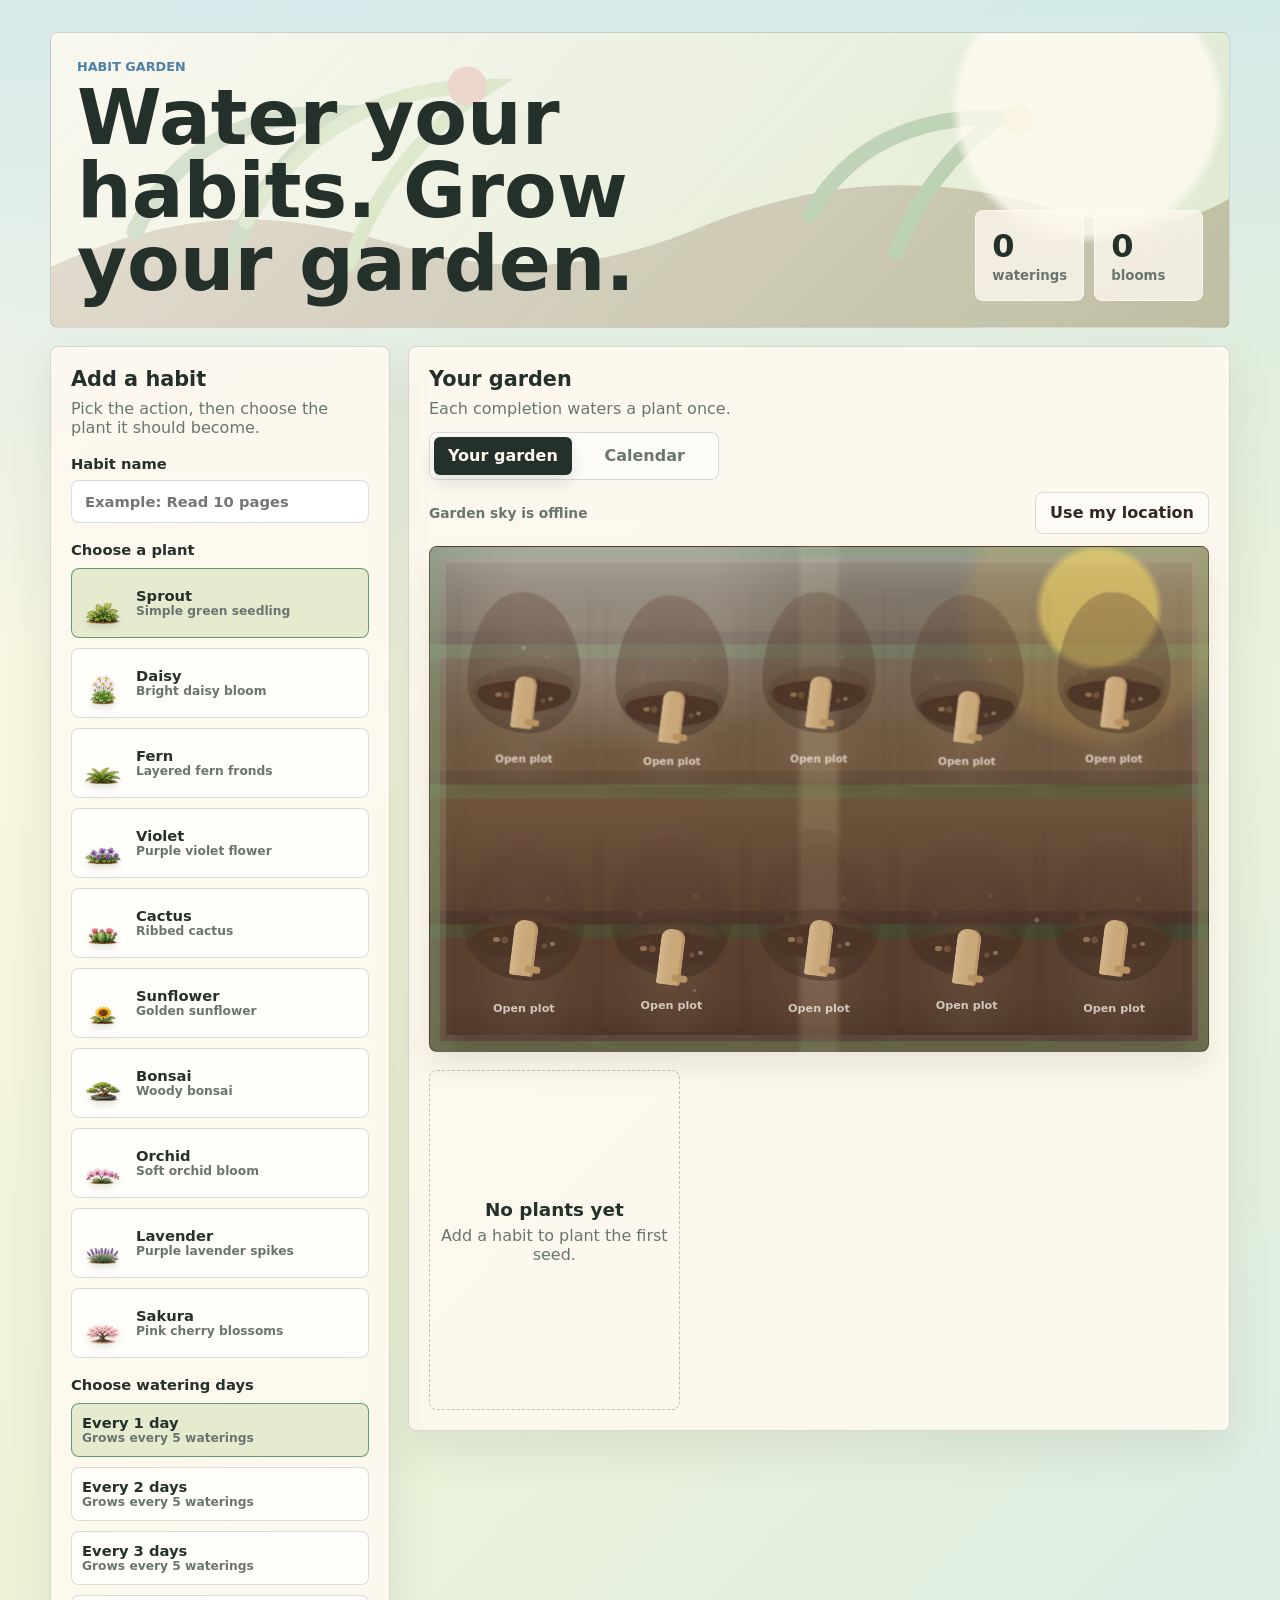
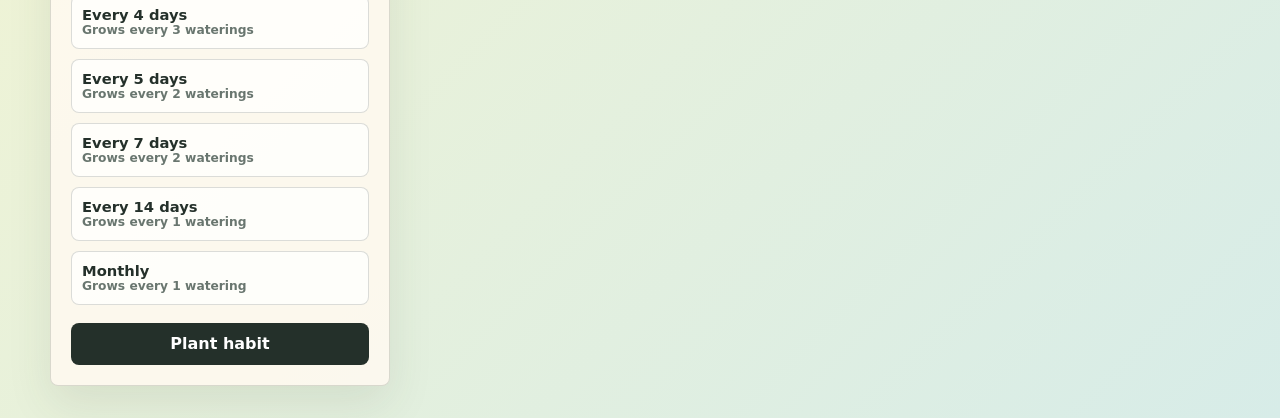
==== index.html @ a94d6b03 "Use agenda calendar on mobile" ====
<!doctype html>
<html lang="en">
  <head>
    <meta charset="UTF-8" />
    <meta name="viewport" content="width=device-width, initial-scale=1.0" />
    <title>Habit Garden</title>
    <link rel="stylesheet" href="styles.css?v=0.1.3" />
  </head>
  <body>
    <main class="app-shell">
      <section class="topbar" aria-label="Garden overview">
        <div>
          <p class="eyebrow">Habit Garden</p>
          <h1>Water your habits. Grow your garden.</h1>
        </div>
        <div class="stats" aria-label="Garden statistics">
          <div>
            <span id="totalWatered">0</span>
            <small>waterings</small>
          </div>
          <div>
            <span id="plantsBloomed">0</span>
            <small>blooms</small>
          </div>
        </div>
      </section>

      <section class="workspace">
        <form class="habit-form" id="habitForm">
          <div class="form-header">
            <h2>Add a habit</h2>
            <p>Pick the action, then choose the plant it should become.</p>
          </div>

          <label>
            Habit name
            <input
              id="habitName"
              name="habitName"
              type="text"
              autocomplete="off"
              maxlength="42"
              placeholder="Example: Read 10 pages"
              required
            />
          </label>

          <fieldset>
            <legend>Choose a plant</legend>
            <div class="plant-picker" id="plantPicker"></div>
          </fieldset>

          <fieldset>
            <legend>Choose watering days</legend>
            <div class="schedule-picker" id="schedulePicker"></div>
          </fieldset>

          <button class="primary-action" type="submit">Plant habit</button>
        </form>

        <section class="garden-panel" aria-label="Your garden">
          <div class="panel-heading">
            <div>
              <h2>Your garden</h2>
              <p id="gardenSubtitle">Each completion waters a plant once.</p>
            </div>
          </div>

          <div class="garden-tabs" role="tablist" aria-label="Garden views">
            <button class="garden-tab is-active" id="gardenTab" type="button" role="tab" aria-selected="true" aria-controls="gardenView" data-view="garden">
              Your garden
            </button>
            <button class="garden-tab" id="calendarTab" type="button" role="tab" aria-selected="false" aria-controls="calendarView" data-view="calendar">
              Calendar
            </button>
          </div>

          <div class="tab-view is-active" id="gardenView" role="tabpanel" aria-labelledby="gardenTab">
            <div class="weather-actions">
              <span id="weatherStatus" aria-live="polite">Garden sky is syncing...</span>
              <button class="ghost-action" id="useLocation" type="button">Use my location</button>
            </div>
            <div class="garden-bed" id="gardenBed" aria-label="Garden bed with 10 plant plots"></div>
            <div class="garden-grid" id="gardenGrid" aria-label="Habit details"></div>
          </div>

          <div class="tab-view" id="calendarView" role="tabpanel" aria-labelledby="calendarTab" hidden>
            <div class="calendar-toolbar">
              <button class="ghost-action calendar-nav" id="previousMonth" type="button" aria-label="Previous month">&lsaquo;</button>
              <label>
                Month
                <select id="calendarMonth"></select>
              </label>
              <label>
                Year
                <select id="calendarYear"></select>
              </label>
              <button class="ghost-action calendar-nav" id="nextMonth" type="button" aria-label="Next month">&rsaquo;</button>
            </div>
            <div class="calendar-summary" id="calendarSummary"></div>
            <div class="calendar-weekdays" aria-hidden="true">
              <span>Sun</span>
              <span>Mon</span>
              <span>Tue</span>
              <span>Wed</span>
              <span>Thu</span>
              <span>Fri</span>
              <span>Sat</span>
            </div>
            <div class="calendar-grid" id="calendarGrid" aria-label="Habit calendar"></div>
            <div class="calendar-agenda" id="calendarAgenda" aria-label="Habit calendar events"></div>
          </div>
        </section>
      </section>
    </main>

    <template id="habitCardTemplate">
      <article class="habit-card">
        <div class="plant-scene" aria-hidden="true"></div>
        <div class="habit-info">
          <div>
            <h3></h3>
            <p class="plant-name"></p>
            <p class="last-watered"></p>
          </div>
          <div class="card-actions">
            <button class="water-button" type="button">Water</button>
            <button class="reset-plant-button" type="button">Reset</button>
            <button class="remove-plant-button" type="button">Remove</button>
          </div>
        </div>
        <div class="progress-wrap">
          <div class="progress-copy"></div>
          <div class="progress-track">
            <span></span>
          </div>
        </div>
      </article>
    </template>

    <script src="app.js?v=0.1.3"></script>
  </body>
</html>
---- styles.css ----
:root {
  --soil: #5a4032;
  --soil-dark: #332720;
  --leaf: #2f7d4c;
  --leaf-light: #79b66f;
  --moss: #dfe8c7;
  --sky: #cbe7ec;
  --cream: #fffaf0;
  --ink: #24302a;
  --muted: #69766f;
  --rose: #c95c67;
  --gold: #d79735;
  --blue: #4d82a8;
  --border: rgba(36, 48, 42, 0.16);
  color-scheme: light;
  font-family:
    Inter, ui-sans-serif, system-ui, -apple-system, BlinkMacSystemFont, "Segoe UI",
    sans-serif;
}

* {
  box-sizing: border-box;
}

body {
  margin: 0;
  min-height: 100vh;
  background:
    linear-gradient(180deg, rgba(203, 231, 236, 0.78), transparent 34%),
    linear-gradient(135deg, #fff8e7 0%, #eef3d6 48%, #d7ece8 100%);
  color: var(--ink);
}

body[data-weather="rainy"] {
  background:
    linear-gradient(180deg, rgba(142, 178, 191, 0.72), transparent 38%),
    linear-gradient(135deg, #f3f4df 0%, #dce8d6 48%, #c7dde2 100%);
}

body[data-weather="cloudy"] {
  background:
    linear-gradient(180deg, rgba(198, 207, 199, 0.72), transparent 40%),
    linear-gradient(135deg, #fff8e7 0%, #e8ead4 48%, #d7e7e0 100%);
}

body[data-weather="stormy"] {
  background:
    linear-gradient(180deg, rgba(114, 129, 128, 0.7), transparent 42%),
    linear-gradient(135deg, #e9ead7 0%, #cfd9c9 48%, #bbcfd3 100%);
}

body[data-weather="snowy"] {
  background:
    linear-gradient(180deg, rgba(231, 239, 241, 0.92), transparent 38%),
    linear-gradient(135deg, #fffdf5 0%, #edf2e6 50%, #dfeef0 100%);
}

button,
input {
  font: inherit;
}

button {
  cursor: pointer;
}

.app-shell {
  width: min(1180px, calc(100% - 32px));
  margin: 0 auto;
  padding: 32px 0;
}

.topbar {
  display: flex;
  align-items: end;
  justify-content: space-between;
  gap: 24px;
  min-height: 190px;
  padding: 26px;
  border: 1px solid var(--border);
  border-radius: 8px;
  background:
    radial-gradient(circle at 88% 25%, rgba(255, 250, 240, 0.82) 0 12%, transparent 13%),
    linear-gradient(135deg, rgba(255, 250, 240, 0.84), rgba(223, 232, 199, 0.72)),
    url("data:image/svg+xml,%3Csvg width='900' height='260' viewBox='0 0 900 260' xmlns='http://www.w3.org/2000/svg'%3E%3Cpath d='M0 214c95-43 168-45 256-19 82 25 151 25 235-9 94-39 178-44 267-18 65 19 104 17 142-6v98H0z' fill='%235a4032' fill-opacity='.9'/%3E%3Cpath d='M64 187c31-62 84-92 159-90-45 32-74 72-89 119' stroke='%232f7d4c' stroke-width='13' stroke-linecap='round' fill='none'/%3E%3Cpath d='M149 180c43-70 105-105 186-104-52 34-87 79-107 136' stroke='%2379b66f' stroke-width='11' stroke-linecap='round' fill='none'/%3E%3Cpath d='M580 174c28-50 76-75 145-74-38 27-64 62-79 103' stroke='%232f7d4c' stroke-width='12' stroke-linecap='round' fill='none'/%3E%3Ccircle cx='318' cy='76' r='15' fill='%23c95c67'/%3E%3Ccircle cx='739' cy='102' r='12' fill='%23d79735'/%3E%3C/svg%3E")
      center bottom / cover no-repeat;
  overflow: hidden;
}

.eyebrow {
  margin: 0 0 8px;
  color: var(--blue);
  font-size: 0.8rem;
  font-weight: 800;
  letter-spacing: 0;
  text-transform: uppercase;
}

h1,
h2,
h3,
p {
  margin-top: 0;
}

h1 {
  max-width: 620px;
  margin-bottom: 0;
  font-size: clamp(2.2rem, 6vw, 5rem);
  line-height: 0.95;
  letter-spacing: 0;
}

h2 {
  margin-bottom: 8px;
  font-size: 1.3rem;
}

.stats {
  display: grid;
  grid-template-columns: repeat(2, minmax(92px, 1fr));
  gap: 10px;
  min-width: 220px;
}

.stats div {
  padding: 16px;
  border: 1px solid rgba(255, 255, 255, 0.58);
  border-radius: 8px;
  background: rgba(255, 250, 240, 0.76);
  backdrop-filter: blur(10px);
}

.stats span {
  display: block;
  font-size: 2rem;
  font-weight: 850;
}

.stats small {
  color: var(--muted);
  font-weight: 700;
}

.workspace {
  display: grid;
  grid-template-columns: 340px 1fr;
  gap: 18px;
  margin-top: 18px;
  align-items: start;
}

.habit-form,
.garden-panel {
  border: 1px solid var(--border);
  border-radius: 8px;
  background: rgba(255, 250, 240, 0.86);
  box-shadow: 0 18px 45px rgba(55, 68, 52, 0.1);
}

.habit-form {
  display: grid;
  gap: 18px;
  padding: 20px;
  position: sticky;
  top: 18px;
}

.form-header p,
.panel-heading p {
  margin-bottom: 0;
  color: var(--muted);
}

label,
fieldset {
  display: grid;
  gap: 8px;
  margin: 0;
  padding: 0;
  border: 0;
  color: var(--ink);
  font-size: 0.92rem;
  font-weight: 750;
}

legend {
  margin-bottom: 10px;
  padding: 0;
}

input {
  width: 100%;
  border: 1px solid var(--border);
  border-radius: 8px;
  padding: 12px 13px;
  background: white;
  color: var(--ink);
  outline: none;
}

input:focus-visible,
button:focus-visible,
.plant-option:has(input:focus-visible),
.schedule-option:has(input:focus-visible) {
  outline: 3px solid rgba(77, 130, 168, 0.35);
  outline-offset: 2px;
}

.plant-picker,
.schedule-picker {
  display: grid;
  gap: 10px;
}

.plant-option,
.schedule-option {
  display: grid;
  grid-template-columns: 42px 1fr;
  gap: 12px;
  align-items: center;
  min-height: 68px;
  padding: 10px;
  border: 1px solid var(--border);
  border-radius: 8px;
  background: rgba(255, 255, 255, 0.72);
  cursor: pointer;
}

.schedule-option {
  grid-template-columns: 1fr;
  min-height: 54px;
}

.plant-option input,
.schedule-option input {
  position: absolute;
  width: 1px;
  height: 1px;
  opacity: 0;
  pointer-events: none;
}

.plant-option:has(input:checked),
.schedule-option:has(input:checked) {
  border-color: rgba(47, 125, 76, 0.72);
  background: rgba(223, 232, 199, 0.76);
}

.mini-plant {
  position: relative;
  display: grid;
  place-items: end center;
  width: 42px;
  height: 48px;
  overflow: hidden;
}

.mini-stem {
  position: absolute;
  bottom: 5px;
  left: 18px;
  width: 6px;
  height: 34px;
  border-radius: 999px;
  background:
    linear-gradient(90deg, rgba(31, 87, 48, 0.9), var(--mini-color)),
    var(--mini-color);
}

.mini-leaf {
  position: absolute;
  bottom: 15px;
  width: 20px;
  height: 12px;
  border-radius: 100% 0 100% 0;
  background:
    linear-gradient(135deg, rgba(255, 255, 255, 0.28), transparent 42%),
    var(--mini-color);
}

.mini-leaf.left {
  left: 4px;
  transform: rotate(-32deg);
}

.mini-leaf.right {
  right: 3px;
  bottom: 24px;
  transform: scaleX(-1) rotate(-32deg);
}

.mini-bloom {
  position: absolute;
  left: 21px;
  top: 6px;
  width: 12px;
  height: 12px;
  border-radius: 50%;
  background: var(--mini-flower);
  transform: translateX(-50%);
  box-shadow:
    -5px 0 0 var(--mini-flower),
    5px 0 0 var(--mini-flower),
    0 -5px 0 var(--mini-flower),
    0 5px 0 var(--mini-flower);
}

.mini-plant.fern .mini-bloom,
.mini-plant.sprout .mini-bloom,
.mini-plant.bonsai .mini-bloom {
  display: none;
}

.mini-plant-art {
  width: 42px;
  height: 48px;
  object-fit: contain;
  object-position: center bottom;
  filter: drop-shadow(0 4px 3px rgba(55, 68, 52, 0.14));
}

.mini-plant.cactus .mini-stem {
  left: 13px;
  width: 16px;
  border-radius: 999px 999px 6px 6px;
  background:
    repeating-linear-gradient(
      90deg,
      rgba(255, 255, 255, 0.2) 0 1px,
      transparent 1px 5px
    ),
    var(--mini-color);
}

.mini-plant.sunflower .mini-bloom,
.mini-plant.orchid .mini-bloom {
  width: 14px;
  height: 14px;
}

.mini-plant.sunflower .mini-bloom {
  box-shadow:
    -6px 0 0 var(--mini-flower),
    6px 0 0 var(--mini-flower),
    0 -6px 0 var(--mini-flower),
    0 6px 0 var(--mini-flower),
    -4px -4px 0 var(--mini-flower),
    4px -4px 0 var(--mini-flower);
}

.mini-plant.fern .mini-leaf {
  height: 7px;
  border-radius: 999px;
}

.mini-plant.bonsai .mini-stem {
  left: 15px;
  width: 12px;
  background: linear-gradient(90deg, #79533b, var(--mini-color));
}

.mini-plant.orchid .mini-bloom {
  box-shadow:
    -4px 2px 0 var(--mini-flower),
    4px 2px 0 var(--mini-flower),
    0 -5px 0 var(--mini-flower);
}

.plant-option strong,
.plant-option small,
.schedule-option strong,
.schedule-option small {
  display: block;
}

.plant-option small,
.schedule-option small {
  color: var(--muted);
  font-weight: 650;
}

.primary-action,
.ghost-action,
.water-button,
.reset-plant-button,
.remove-plant-button {
  min-height: 42px;
  border: 0;
  border-radius: 8px;
  font-weight: 850;
}

.primary-action {
  background: var(--ink);
  color: white;
}

.primary-action:disabled {
  cursor: not-allowed;
  background: rgba(36, 48, 42, 0.36);
}

.water-button:disabled,
.plot-water:disabled {
  cursor: not-allowed;
  background: rgba(210, 218, 205, 0.82);
  color: rgba(36, 48, 42, 0.58);
}

.ghost-action {
  padding: 0 14px;
  border: 1px solid var(--border);
  background: rgba(255, 255, 255, 0.58);
  color: var(--soil-dark);
}

.garden-panel {
  min-height: 540px;
  padding: 20px;
}

.panel-heading {
  display: flex;
  align-items: start;
  justify-content: space-between;
  gap: 16px;
  margin-bottom: 14px;
}

.garden-tabs {
  display: inline-grid;
  grid-template-columns: repeat(2, minmax(0, 1fr));
  gap: 4px;
  margin-bottom: 16px;
  padding: 4px;
  border: 1px solid var(--border);
  border-radius: 8px;
  background: rgba(255, 255, 255, 0.5);
}

.garden-tab {
  min-height: 38px;
  padding: 0 14px;
  border: 0;
  border-radius: 6px;
  background: transparent;
  color: var(--muted);
  font-weight: 900;
}

.garden-tab.is-active {
  background: var(--ink);
  color: var(--cream);
  box-shadow: 0 8px 16px rgba(36, 48, 42, 0.12);
}

.tab-view[hidden] {
  display: none;
}

.weather-actions {
  display: flex;
  align-items: center;
  justify-content: space-between;
  gap: 12px;
  margin: -4px 0 12px;
}

.weather-actions span {
  color: var(--muted);
  font-size: 0.86rem;
  font-weight: 800;
}

.garden-bed {
  position: relative;
  display: grid;
  grid-template-columns: repeat(5, minmax(112px, 1fr));
  gap: 14px 12px;
  min-height: 470px;
  margin-bottom: 18px;
  padding: 30px 26px 26px;
  border: 1px solid rgba(62, 47, 38, 0.2);
  border-radius: 8px;
  background:
    var(--garden-weather-wash, linear-gradient(180deg, transparent, transparent)),
    radial-gradient(circle at 12% 20%, rgba(255, 250, 240, 0.34) 0 2px, transparent 3px),
    radial-gradient(circle at 78% 74%, rgba(255, 250, 240, 0.22) 0 2px, transparent 3px),
    radial-gradient(circle at 34% 88%, rgba(255, 250, 240, 0.2) 0 1px, transparent 2px),
    linear-gradient(90deg, transparent 0 47%, rgba(218, 196, 155, 0.2) 48% 52%, transparent 53%),
    repeating-linear-gradient(
      0deg,
      rgba(92, 65, 47, 0.9) 0 112px,
      rgba(65, 98, 57, 0.42) 113px 126px,
      rgba(77, 54, 42, 0.9) 127px 140px
    ),
    linear-gradient(160deg, #7b5a43, #5c3f31 55%, #3c2b24);
  box-shadow:
    inset 0 0 0 10px rgba(112, 151, 91, 0.36),
    inset 0 0 0 16px rgba(255, 250, 240, 0.1),
    inset 0 22px 36px rgba(255, 250, 240, 0.18),
    inset 0 -24px 38px rgba(23, 17, 14, 0.22),
    0 16px 28px rgba(55, 68, 52, 0.1);
  overflow: hidden;
  perspective: 900px;
}

.garden-bed::before,
.garden-bed::after {
  content: "";
  position: absolute;
  inset: 0;
  z-index: 0;
  pointer-events: none;
}

.garden-bed::before {
  z-index: 2;
  opacity: 0.64;
  background:
    radial-gradient(circle at 86% 12%, rgba(255, 229, 110, 0.96) 0 7%, rgba(255, 202, 74, 0.24) 8% 15%, transparent 18%),
    radial-gradient(ellipse at 24% 10%, rgba(255, 250, 240, 0.28) 0 12%, transparent 25%),
    linear-gradient(180deg, rgba(184, 224, 236, 0.32), transparent 38%);
  animation: sun-breathe 5s ease-in-out infinite;
}

.garden-bed::after {
  z-index: 5;
  opacity: 0;
}

body[data-weather="sunny"],
body:not([data-weather]),
body[data-weather="clear"] {
  --garden-weather-wash: linear-gradient(180deg, rgba(214, 241, 236, 0.22), rgba(255, 235, 155, 0.12) 48%, transparent 74%);
}

body[data-weather="cloudy"] {
  --garden-weather-wash: linear-gradient(180deg, rgba(200, 211, 205, 0.38), rgba(168, 180, 173, 0.16) 50%, transparent 78%);
}

body[data-weather="rainy"] {
  --garden-weather-wash: linear-gradient(180deg, rgba(91, 122, 131, 0.42), rgba(73, 89, 86, 0.28) 56%, rgba(51, 71, 63, 0.16));
}

body[data-weather="snowy"] {
  --garden-weather-wash: linear-gradient(180deg, rgba(230, 243, 247, 0.62), rgba(244, 248, 239, 0.2) 58%, transparent 82%);
}

body[data-weather="stormy"] {
  --garden-weather-wash: linear-gradient(180deg, rgba(33, 45, 58, 0.56), rgba(52, 61, 58, 0.34) 58%, rgba(31, 36, 34, 0.24));
}

body[data-daylight="night"] .garden-bed::before {
  opacity: 0.76;
  background:
    radial-gradient(circle at 82% 14%, rgba(236, 239, 217, 0.9) 0 4%, rgba(236, 239, 217, 0.18) 5% 11%, transparent 13%),
    radial-gradient(circle at 18% 18%, rgba(255, 250, 240, 0.42) 0 1px, transparent 2px),
    radial-gradient(circle at 36% 9%, rgba(255, 250, 240, 0.36) 0 1px, transparent 2px),
    radial-gradient(circle at 66% 19%, rgba(255, 250, 240, 0.38) 0 1px, transparent 2px),
    linear-gradient(180deg, rgba(29, 47, 62, 0.46), transparent 42%);
}

body[data-weather="cloudy"] .garden-bed::before {
  opacity: 0.78;
  background:
    radial-gradient(ellipse at 14% 10%, rgba(255, 250, 240, 0.7) 0 12%, transparent 24%),
    radial-gradient(ellipse at 43% 8%, rgba(218, 224, 214, 0.76) 0 18%, transparent 32%),
    radial-gradient(ellipse at 80% 12%, rgba(239, 239, 228, 0.74) 0 16%, transparent 29%),
    linear-gradient(180deg, rgba(171, 184, 177, 0.44), transparent 46%);
  background-size: 120% 100%;
  animation: clouds-drift 18s linear infinite;
}

body[data-weather="rainy"] .garden-bed::before,
body[data-weather="stormy"] .garden-bed::before {
  opacity: 0.86;
  background:
    radial-gradient(ellipse at 18% 10%, rgba(190, 203, 199, 0.72) 0 17%, transparent 31%),
    radial-gradient(ellipse at 56% 7%, rgba(128, 150, 153, 0.68) 0 21%, transparent 35%),
    radial-gradient(ellipse at 88% 13%, rgba(174, 187, 183, 0.58) 0 15%, transparent 29%),
    linear-gradient(180deg, rgba(67, 93, 104, 0.42), transparent 48%);
  background-size: 130% 100%;
  animation: clouds-drift 14s linear infinite;
}

body[data-weather="rainy"] .garden-bed::after,
body[data-weather="stormy"] .garden-bed::after {
  opacity: 0.72;
  background:
    repeating-linear-gradient(
      108deg,
      transparent 0 10px,
      rgba(220, 246, 255, 0.76) 11px 13px,
      rgba(136, 176, 188, 0.28) 14px 15px,
      transparent 16px 26px
    );
  background-size: 104px 104px;
  animation: rain-fall 480ms linear infinite;
}

body[data-weather="snowy"] .garden-bed::before {
  opacity: 0.8;
  background:
    radial-gradient(ellipse at 34% 10%, rgba(255, 250, 240, 0.76) 0 20%, transparent 34%),
    radial-gradient(ellipse at 74% 11%, rgba(226, 238, 241, 0.56) 0 15%, transparent 28%),
    linear-gradient(180deg, rgba(226, 238, 241, 0.58), transparent 48%);
}

body[data-weather="snowy"] .garden-bed::after {
  opacity: 0.86;
  background:
    radial-gradient(circle, rgba(255, 250, 240, 0.96) 0 2px, transparent 3px),
    radial-gradient(circle, rgba(255, 250, 240, 0.8) 0 1px, transparent 2px),
    radial-gradient(circle, rgba(209, 229, 234, 0.72) 0 2px, transparent 3px);
  background-position: 0 0, 34px 42px, 17px 18px;
  background-size: 82px 82px, 64px 64px, 116px 116px;
  animation: snow-fall 7s linear infinite;
}

body[data-weather="stormy"] .garden-bed {
  animation: storm-flash 5.5s steps(1, end) infinite;
}

body[data-weather="stormy"] .garden-bed::after {
  opacity: 0.78;
  background:
    linear-gradient(118deg, transparent 0 53%, rgba(255, 250, 190, 0.72) 53.3% 54.2%, transparent 54.5%),
    repeating-linear-gradient(
      108deg,
      transparent 0 10px,
      rgba(220, 246, 255, 0.74) 11px 13px,
      rgba(136, 176, 188, 0.34) 14px 15px,
      transparent 16px 26px
    );
  background-size: 100% 100%, 98px 98px;
  animation: lightning-strike 5.5s steps(1, end) infinite, rain-fall 420ms linear infinite;
}

.garden-plot {
  position: relative;
  min-height: 205px;
  padding: 8px;
  border: 0;
  border-radius: 7px;
  background:
    radial-gradient(ellipse at 50% 72%, rgba(255, 250, 240, 0.06), transparent 58%);
  animation: plot-rise 420ms ease both;
  animation-delay: var(--plot-delay);
  z-index: 3;
  transform: translateY(calc(var(--plot-depth) * 10px)) scale(calc(0.93 + var(--plot-depth) * 0.07));
  box-shadow:
    0 calc(7px + var(--plot-depth) * 5px) 12px rgba(25, 17, 13, 0.08);
}

.garden-plot::before {
  content: "";
  position: absolute;
  right: 7px;
  bottom: 54px;
  left: 7px;
  height: 152px;
  border-radius: 48% 52% 44% 56% / 64% 60% 40% 36%;
  background:
    radial-gradient(circle at 24% 58%, rgba(197, 152, 97, 0.18) 0 3px, transparent 4px),
    radial-gradient(circle at 70% 46%, rgba(255, 226, 167, 0.12) 0 2px, transparent 3px),
    radial-gradient(circle at 48% 72%, rgba(45, 34, 27, 0.15) 0 2px, transparent 3px),
    linear-gradient(180deg, rgba(103, 73, 55, 0.64), rgba(58, 40, 31, 0.54));
  box-shadow:
    inset 0 10px 18px rgba(255, 250, 240, 0.06),
    inset 0 -12px 18px rgba(34, 25, 20, 0.2);
}

.garden-plot:nth-child(odd) {
  transform: translateY(calc(var(--plot-depth) * 10px - 3px)) scale(calc(0.93 + var(--plot-depth) * 0.07));
}

.garden-plot:nth-child(5n + 2),
.garden-plot:nth-child(5n + 4) {
  margin-top: 12px;
}

.plot-soil {
  position: relative;
  display: grid;
  place-items: end center;
  min-height: 168px;
  overflow: visible;
}

.plot-soil::before {
  content: "";
  position: absolute;
  right: 4px;
  bottom: 38px;
  left: 4px;
  height: 48px;
  border-radius: 50%;
  background:
    radial-gradient(circle at 28% 44%, rgba(196, 145, 93, 0.34) 0 3px, transparent 4px),
    radial-gradient(circle at 64% 35%, rgba(36, 27, 22, 0.26) 0 2px, transparent 3px),
    radial-gradient(ellipse at center, rgba(104, 72, 50, 0.82), rgba(58, 40, 31, 0.16) 68%, transparent 70%);
  transform: rotate(-2deg);
}

.plot-soil::after {
  content: "";
  position: absolute;
  right: 0;
  bottom: 32px;
  left: 0;
  height: 38px;
  border-radius: 50%;
  background:
    radial-gradient(circle at 34% 42%, rgba(196, 145, 93, 0.3) 0 3px, transparent 4px),
    radial-gradient(circle at 67% 58%, rgba(226, 184, 126, 0.22) 0 2px, transparent 3px),
    radial-gradient(ellipse at 50% 38%, rgba(77, 54, 40, 0.96) 0 58%, transparent 60%),
    radial-gradient(ellipse at center, rgba(36, 27, 22, 0.42), transparent 70%);
}

.soil-detail {
  position: absolute;
  z-index: 1;
  border-radius: 999px;
  pointer-events: none;
}

.pebble-a {
  left: 24%;
  bottom: 52px;
  width: 7px;
  height: 5px;
  background: rgba(224, 188, 134, 0.46);
}

.pebble-b {
  right: 24%;
  bottom: 48px;
  width: 5px;
  height: 4px;
  background: rgba(255, 250, 240, 0.32);
}

.mulch-a,
.mulch-b {
  width: 16px;
  height: 3px;
  background: rgba(92, 58, 38, 0.6);
  transform: rotate(-15deg);
}

.mulch-a {
  left: 18%;
  bottom: 59px;
}

.mulch-b {
  right: 19%;
  bottom: 56px;
  transform: rotate(16deg);
}

.water-ripple {
  position: absolute;
  z-index: 1;
  bottom: 46px;
  left: 50%;
  width: 42px;
  height: 12px;
  border: 2px solid rgba(116, 178, 196, 0.68);
  border-radius: 50%;
  opacity: 0;
  transform: translateX(-50%) scale(0.7);
}

.recently-watered .plot-soil::after {
  background:
    radial-gradient(circle at 34% 42%, rgba(196, 145, 93, 0.2) 0 3px, transparent 4px),
    radial-gradient(circle at 67% 58%, rgba(226, 184, 126, 0.14) 0 2px, transparent 3px),
    radial-gradient(ellipse at 50% 38%, rgba(48, 42, 35, 0.98) 0 58%, transparent 60%),
    radial-gradient(ellipse at center, rgba(39, 70, 66, 0.38), transparent 70%);
}

.recently-watered .water-ripple {
  animation: water-ripple 900ms ease-out both;
}

.dry-plant .plot-soil::after {
  filter: saturate(0.65) brightness(1.16);
}

.dry-plant .plant {
  filter: saturate(0.72) brightness(0.96);
}

.happy-plant .plant,
.recently-watered .plant {
  animation: plant-sway 3.6s ease-in-out infinite;
}

.plot-marker {
  position: relative;
  z-index: 1;
  width: 24px;
  height: 56px;
  margin-bottom: 18px;
  border-radius: 10px 10px 3px 3px;
  background:
    linear-gradient(90deg, rgba(255, 250, 240, 0.18), transparent 45%),
    #c9a879;
  transform: rotate(7deg);
  box-shadow: inset -3px 0 0 rgba(93, 64, 44, 0.16);
}

.plot-marker::after {
  content: "";
  position: absolute;
  right: -7px;
  bottom: 4px;
  width: 16px;
  height: 7px;
  border-radius: 999px;
  background: #b89361;
}

.plot-meta {
  display: none;
}

.plot-meta strong,
.plot-meta span,
.plot-meta em,
.empty-plot p {
  display: block;
  overflow-wrap: anywhere;
}

.plot-meta strong {
  color: #fffaf0;
  font-size: 0.78rem;
  line-height: 1.1;
}

.plot-meta span {
  display: none;
}

.plot-meta span,
.plot-meta em,
.empty-plot p {
  margin: 2px 0 0;
  color: rgba(255, 250, 240, 0.72);
  font-size: 0.7rem;
  font-weight: 750;
}

.plot-meta em {
  color: rgba(218, 236, 197, 0.84);
  font-style: normal;
}

.dry-plant .plot-meta em {
  color: rgba(255, 210, 164, 0.9);
}

.plot-water {
  position: absolute;
  right: 9px;
  bottom: 7px;
  left: 9px;
  z-index: 4;
  min-height: 30px;
  border: 1px solid rgba(255, 250, 240, 0.36);
  border-radius: 8px;
  background: rgba(203, 231, 236, 0.94);
  color: var(--soil-dark);
  font-size: 0.82rem;
  font-weight: 900;
  box-shadow: 0 5px 10px rgba(25, 17, 13, 0.12);
}

.garden-plot:not(.empty-plot) .plot-soil {
  min-height: 190px;
}

.garden-plot:not(.empty-plot)::before {
  bottom: 62px;
  height: 156px;
}

.empty-plot {
  opacity: 0.68;
}

.empty-plot::before {
  opacity: 0.58;
}

.empty-plot .plot-soil {
  min-height: 168px;
}

.empty-plot p {
  position: absolute;
  right: 8px;
  bottom: 20px;
  left: 8px;
  z-index: 3;
  text-align: center;
}

.garden-grid {
  display: grid;
  grid-template-columns: repeat(auto-fill, minmax(210px, 1fr));
  gap: 14px;
}

.calendar-toolbar {
  display: grid;
  grid-template-columns: 42px minmax(130px, 1fr) minmax(98px, 0.8fr) 42px;
  gap: 10px;
  align-items: end;
  margin-bottom: 12px;
}

.calendar-toolbar label {
  display: grid;
  gap: 6px;
  color: var(--muted);
  font-size: 0.78rem;
  font-weight: 850;
}

.calendar-toolbar select {
  min-height: 42px;
  padding: 0 10px;
  border: 1px solid var(--border);
  border-radius: 8px;
  background: rgba(255, 255, 255, 0.72);
  color: var(--ink);
  font: inherit;
  font-weight: 850;
}

.calendar-nav {
  min-width: 42px;
  padding: 0;
  font-size: 1.35rem;
}

.calendar-summary {
  margin-bottom: 10px;
  color: var(--muted);
  font-size: 0.9rem;
  font-weight: 800;
}

.calendar-weekdays,
.calendar-grid {
  display: grid;
  grid-template-columns: repeat(7, minmax(0, 1fr));
  gap: 8px;
}

.calendar-weekdays {
  margin-bottom: 8px;
}

.calendar-weekdays span {
  color: var(--muted);
  font-size: 0.76rem;
  font-weight: 900;
  text-align: center;
}

.calendar-day {
  min-height: 132px;
  padding: 9px;
  border: 1px solid rgba(36, 48, 42, 0.12);
  border-radius: 8px;
  background:
    linear-gradient(180deg, rgba(255, 255, 255, 0.76), rgba(255, 250, 240, 0.58)),
    rgba(255, 255, 255, 0.58);
  box-shadow: inset 0 1px 0 rgba(255, 255, 255, 0.58);
}

.calendar-day.is-empty {
  visibility: hidden;
}

.calendar-day.is-today {
  border-color: rgba(77, 130, 168, 0.52);
  box-shadow:
    inset 0 0 0 2px rgba(77, 130, 168, 0.16),
    0 8px 16px rgba(55, 68, 52, 0.08);
}

.calendar-day.has-events {
  background:
    linear-gradient(180deg, rgba(255, 250, 240, 0.86), rgba(223, 232, 199, 0.46)),
    rgba(255, 255, 255, 0.72);
}

.calendar-date {
  display: flex;
  align-items: baseline;
  justify-content: space-between;
  gap: 6px;
  margin-bottom: 8px;
}

.calendar-date strong {
  font-size: 1rem;
}

.calendar-date span {
  color: var(--muted);
  font-size: 0.68rem;
  font-weight: 850;
  white-space: nowrap;
}

.calendar-events {
  display: grid;
  gap: 6px;
}

.calendar-event {
  display: grid;
  grid-template-columns: 22px minmax(0, 1fr);
  gap: 5px;
  align-items: center;
  min-height: 34px;
  padding: 4px;
  border: 1px solid rgba(36, 48, 42, 0.1);
  border-radius: 8px;
  background: rgba(255, 255, 255, 0.68);
}

.calendar-event.watered {
  border-color: rgba(77, 130, 168, 0.24);
  background: rgba(224, 242, 246, 0.72);
}

.calendar-event.started {
  border-color: rgba(47, 125, 76, 0.22);
  background: rgba(229, 239, 211, 0.76);
}

.calendar-event img {
  width: 22px;
  height: 22px;
  object-fit: contain;
}

.calendar-event strong {
  display: block;
  overflow: hidden;
  text-overflow: ellipsis;
}

.calendar-event strong {
  color: var(--ink);
  font-size: 0.72rem;
  line-height: 1.1;
  white-space: nowrap;
}

.calendar-agenda {
  display: none;
}

.calendar-agenda-row {
  display: grid;
  grid-template-columns: 72px minmax(0, 1fr);
  gap: 10px;
  align-items: start;
  padding: 10px;
  border: 1px solid rgba(36, 48, 42, 0.12);
  border-radius: 8px;
  background:
    linear-gradient(180deg, rgba(255, 255, 255, 0.82), rgba(255, 250, 240, 0.62)),
    rgba(255, 255, 255, 0.64);
}

.calendar-agenda-row.is-today {
  border-color: rgba(77, 130, 168, 0.52);
  box-shadow: inset 0 0 0 2px rgba(77, 130, 168, 0.16);
}

.calendar-agenda-date {
  display: grid;
  gap: 2px;
  justify-items: center;
  padding: 8px 6px;
  border-radius: 8px;
  background: rgba(223, 232, 199, 0.48);
  color: var(--ink);
}

.calendar-agenda-date strong,
.calendar-agenda-date em {
  color: var(--muted);
  font-size: 0.72rem;
  font-style: normal;
  font-weight: 900;
  line-height: 1;
}

.calendar-agenda-date span {
  font-size: 1.6rem;
  font-weight: 900;
  line-height: 1;
}

.calendar-agenda-events {
  display: grid;
  gap: 7px;
}

.calendar-agenda-empty {
  display: grid;
  place-items: center;
  min-height: 150px;
  border: 1px dashed rgba(36, 48, 42, 0.24);
  border-radius: 8px;
  color: var(--muted);
  font-weight: 850;
  text-align: center;
}

.empty-garden {
  display: grid;
  place-items: center;
  min-height: 340px;
  border: 1px dashed rgba(36, 48, 42, 0.28);
  border-radius: 8px;
  color: var(--muted);
  text-align: center;
}

.empty-garden strong {
  display: block;
  margin-bottom: 6px;
  color: var(--ink);
  font-size: 1.15rem;
}

.habit-card {
  display: grid;
  grid-template-rows: 172px auto auto;
  min-height: 318px;
  border: 1px solid var(--border);
  border-radius: 8px;
  background: #fffef8;
  overflow: hidden;
}

.plant-scene {
  position: relative;
  display: grid;
  place-items: end center;
  min-height: 172px;
  padding-bottom: 26px;
  background:
    linear-gradient(180deg, rgba(203, 231, 236, 0.7), rgba(238, 243, 214, 0.72) 66%),
    linear-gradient(90deg, rgba(77, 130, 168, 0.08), rgba(201, 92, 103, 0.08));
}

.plant-scene::after {
  content: "";
  position: absolute;
  right: 0;
  bottom: 0;
  left: 0;
  height: 36px;
  background:
    radial-gradient(ellipse at center, rgba(90, 64, 50, 0.88) 0 58%, transparent 60%)
      center bottom / 82% 42px no-repeat;
}

.plant {
  --plant-x: -22px;
  --plant-y: 0px;
  position: relative;
  z-index: 1;
  width: 118px;
  height: 128px;
  transform-origin: bottom center;
}

.garden-plant {
  --plant-x: -22px;
  width: 104px;
  height: 118px;
  transform: scale(0.94);
}

.plant-scene .plant {
  --plant-x: 0px;
}

.sprite-plant {
  display: grid;
  place-items: end center;
  width: 156px;
  height: 138px;
}

.sprite-plant img {
  display: block;
  width: 100%;
  height: 100%;
  object-fit: contain;
  object-position: center bottom;
  filter: drop-shadow(0 9px 7px rgba(25, 17, 13, 0.18));
}

.garden-plant.sprite-plant {
  width: 176px;
  height: 158px;
  transform: translate(var(--plant-x), calc(var(--plant-y) - 46px)) scale(1.02);
}

.garden-plot.stage-1 .garden-plant.sprite-plant {
  width: 150px;
  height: 146px;
  transform: translate(var(--plant-x), calc(var(--plant-y) - 34px)) scale(1.02);
}

.garden-plot.stage-2 .garden-plant.sprite-plant {
  width: 162px;
  height: 152px;
  transform: translate(var(--plant-x), calc(var(--plant-y) - 38px)) scale(1.02);
}

.garden-plot.stage-3 .garden-plant.sprite-plant {
  width: 172px;
  height: 158px;
  transform: translate(var(--plant-x), calc(var(--plant-y) - 42px)) scale(1.02);
}

.garden-plot .sprite-plant img {
  width: 100%;
}

.stage-1 .sprite-plant img {
  width: 74%;
}

.stage-2 .sprite-plant img {
  width: 82%;
}

.stage-3 .sprite-plant img {
  width: 91%;
}

.stage-4 .sprite-plant img,
.stage-5 .sprite-plant img {
  width: 100%;
}

.garden-plot .sprite-plant img {
  width: 100%;
}

.seed-shell {
  position: absolute;
  z-index: 2;
  bottom: 14px;
  width: 19px;
  height: 15px;
  border-radius: 60% 40% 60% 40%;
  background:
    radial-gradient(circle at 35% 32%, rgba(255, 250, 240, 0.32), transparent 35%),
    #8c6044;
  opacity: 0;
}

.seed-left {
  left: calc(50% - 22px);
  transform: rotate(-24deg);
}

.seed-right {
  right: calc(50% - 22px);
  transform: scaleX(-1) rotate(-24deg);
}

.stage-1 .seed-shell {
  opacity: 1;
}

.stage-1 .stem {
  width: 5px;
}

.stage-1 .ground-shoot,
.stage-1 .tendril,
.stage-1 .bud,
.stage-1 .bloom,
.stage-1 .bloom-core {
  display: none;
}

.stage-2 .tendril,
.stage-2 .bud,
.stage-2 .bloom,
.stage-2 .bloom-core {
  display: none;
}

.stage-3 .bud {
  opacity: 0.55;
}

.stem {
  position: absolute;
  left: calc(50% - 4px);
  bottom: 12px;
  width: 8px;
  height: var(--stem-height);
  border-radius: 999px;
  background:
    linear-gradient(90deg, rgba(22, 76, 44, 0.92), var(--leaf-light) 72%),
    linear-gradient(180deg, transparent 0 18%, rgba(255, 255, 255, 0.2) 19% 21%, transparent 22%);
  box-shadow:
    inset -2px 0 0 rgba(255, 255, 255, 0.2),
    inset 2px 0 0 rgba(24, 62, 38, 0.18);
}

.leaf {
  position: absolute;
  width: var(--leaf-size);
  height: calc(var(--leaf-size) * 0.58);
  border-radius: 100% 0 100% 0;
  background:
    linear-gradient(135deg, rgba(255, 255, 255, 0.26), transparent 38%),
    radial-gradient(circle at 72% 72%, rgba(25, 78, 43, 0.22), transparent 45%),
    var(--leaf-light);
  transform-origin: right center;
  box-shadow:
    inset -4px 2px 0 rgba(30, 72, 45, 0.16),
    0 4px 7px rgba(35, 50, 37, 0.1);
}

.leaf::after {
  content: "";
  position: absolute;
  right: 16%;
  top: 45%;
  width: 72%;
  height: 2px;
  border-radius: 999px;
  background: rgba(255, 250, 240, 0.28);
  transform: rotate(-18deg);
}

.ground-shoot {
  position: absolute;
  z-index: 1;
  bottom: 13px;
  width: calc(var(--leaf-size) * 0.46);
  height: calc(var(--leaf-size) * 0.22);
  border-radius: 100% 0 100% 0;
  background: var(--accent-color);
  opacity: calc(0.34 + var(--accent-scale) * 0.34);
}

.shoot-left {
  left: 18px;
  transform: rotate(-28deg);
}

.shoot-right {
  right: 18px;
  transform: scaleX(-1) rotate(-30deg);
}

.tendril {
  position: absolute;
  width: calc(var(--leaf-size) * 0.48);
  height: calc(var(--leaf-size) * 0.48);
  border: 3px solid rgba(75, 137, 77, 0.72);
  border-right-color: transparent;
  border-bottom-color: transparent;
  border-radius: 50%;
  opacity: var(--accent-scale);
}

.tendril-left {
  left: 22px;
  bottom: calc(var(--leaf-bottom) + 26px);
  transform: rotate(-48deg);
}

.tendril-right {
  right: 20px;
  bottom: calc(var(--leaf-bottom) + 46px);
  transform: scaleX(-1) rotate(-54deg);
}

.leaf-a {
  left: calc(50% - var(--leaf-size) + 3px);
  bottom: var(--leaf-bottom);
  transform: rotate(-28deg);
}

.leaf-b {
  right: calc(50% - var(--leaf-size) + 3px);
  bottom: calc(var(--leaf-bottom) + 22px);
  transform: scaleX(-1) rotate(-30deg);
}

.leaf-c {
  left: calc(50% - var(--leaf-size) + 12px);
  bottom: calc(var(--leaf-bottom) + 42px);
  transform: scale(0.82) rotate(-46deg);
}

.leaf-d {
  right: calc(50% - var(--leaf-size) + 10px);
  bottom: calc(var(--leaf-bottom) + 59px);
  transform: scaleX(-1) scale(0.78) rotate(-44deg);
}

.bud {
  position: absolute;
  width: var(--bud-size);
  height: var(--bud-size);
  border-radius: 50%;
  background: var(--flower-color);
  opacity: calc(var(--bloom-scale) * 0.9);
}

.bud-left {
  left: 32%;
  bottom: calc(var(--stem-height) - 18px);
}

.bud-right {
  right: 28%;
  bottom: calc(var(--stem-height) - 4px);
}

.bloom {
  position: absolute;
  left: 50%;
  bottom: calc(var(--stem-height) + 2px);
  width: var(--bloom-size);
  height: var(--bloom-size);
  border-radius: 50%;
  background: var(--flower-color);
  box-shadow:
    calc(var(--bloom-size) * -0.42) 0 0 0 var(--flower-color),
    calc(var(--bloom-size) * 0.42) 0 0 0 var(--flower-color),
    0 calc(var(--bloom-size) * -0.42) 0 0 var(--flower-color),
    0 calc(var(--bloom-size) * 0.42) 0 0 var(--flower-color),
    0 0 0 calc(var(--bloom-size) * 0.18) rgba(255, 250, 240, 0.42);
  transform: translateX(-50%) scale(var(--bloom-scale));
}

.bloom-core {
  position: absolute;
  left: 50%;
  bottom: calc(var(--stem-height) + 6px);
  width: calc(var(--bloom-size) * 0.68);
  height: calc(var(--bloom-size) * 0.68);
  border-radius: 50%;
  background: var(--accent-color);
  opacity: var(--bloom-scale);
  transform: translateX(-50%) scale(var(--bloom-scale));
  box-shadow: inset -2px -2px 0 rgba(58, 45, 34, 0.16);
}

.cactus .stem {
  width: 32px;
  left: calc(50% - 16px);
  border-radius: 18px 18px 9px 9px;
  background:
    repeating-linear-gradient(
      90deg,
      rgba(255, 255, 255, 0.18) 0 2px,
      transparent 2px 9px
    ),
    linear-gradient(90deg, #2f7d4c, #6aa95d);
}

.cactus .leaf {
  width: 24px;
  height: 42px;
  border-radius: 999px;
  background:
    repeating-linear-gradient(
      90deg,
      rgba(255, 255, 255, 0.14) 0 1px,
      transparent 1px 7px
    ),
    #4d9a5e;
}

.cactus .leaf-c,
.cactus .leaf-d {
  display: none;
}

.cactus .ground-shoot,
.cactus .tendril {
  display: none;
}

.cactus .bud {
  box-shadow:
    -5px 3px 0 rgba(255, 255, 255, 0.45),
    5px 3px 0 rgba(255, 255, 255, 0.45);
}

.sprout .stem {
  width: 7px;
  left: calc(50% - 3px);
}

.sprout .leaf-c,
.sprout .leaf-d,
.sprout .tendril,
.sprout .bud {
  display: none;
}

.fern .leaf {
  height: calc(var(--leaf-size) * 0.24);
  border-radius: 999px;
  background:
    repeating-linear-gradient(
      90deg,
      rgba(255, 250, 240, 0.34) 0 2px,
      transparent 2px 8px
    ),
    linear-gradient(135deg, #7bcf98, #31966c);
}

.fern .stem {
  transform: rotate(-3deg);
}

.fern .leaf-a {
  transform: rotate(-18deg);
}

.fern .leaf-b {
  transform: scaleX(-1) rotate(-18deg);
}

.fern .leaf-c {
  transform: scale(0.9) rotate(-26deg);
}

.fern .leaf-d {
  transform: scaleX(-1) scale(0.84) rotate(-26deg);
}

.fern .bud,
.fern .tendril {
  display: none;
}

.violet .leaf {
  border-radius: 80% 0 80% 0;
}

.violet .bloom {
  box-shadow:
    calc(var(--bloom-size) * -0.5) calc(var(--bloom-size) * -0.08) 0 0 #8060bd,
    calc(var(--bloom-size) * 0.5) calc(var(--bloom-size) * -0.08) 0 0 #9b78d4,
    0 calc(var(--bloom-size) * -0.5) 0 0 #b99aea,
    0 calc(var(--bloom-size) * 0.46) 0 0 #7453aa,
    0 0 0 calc(var(--bloom-size) * 0.16) rgba(255, 250, 240, 0.42);
}

.daisy .bloom {
  background: #fff9da;
  box-shadow:
    calc(var(--bloom-size) * -0.52) 0 0 0 #fff9da,
    calc(var(--bloom-size) * 0.52) 0 0 0 #fff9da,
    0 calc(var(--bloom-size) * -0.52) 0 0 #fff9da,
    0 calc(var(--bloom-size) * 0.52) 0 0 #fff9da,
    calc(var(--bloom-size) * -0.36) calc(var(--bloom-size) * -0.36) 0 0 #fff9da,
    calc(var(--bloom-size) * 0.36) calc(var(--bloom-size) * -0.36) 0 0 #fff9da;
}

.daisy .bloom-core {
  background: #d79735;
}

.sunflower .stem {
  width: 10px;
  left: calc(50% - 5px);
}

.sunflower .bloom {
  background: #f0b83f;
  box-shadow:
    calc(var(--bloom-size) * -0.58) 0 0 0 #f0b83f,
    calc(var(--bloom-size) * 0.58) 0 0 0 #f0b83f,
    0 calc(var(--bloom-size) * -0.58) 0 0 #f7ca53,
    0 calc(var(--bloom-size) * 0.58) 0 0 #d79735,
    calc(var(--bloom-size) * -0.42) calc(var(--bloom-size) * -0.42) 0 0 #edb43c,
    calc(var(--bloom-size) * 0.42) calc(var(--bloom-size) * -0.42) 0 0 #f5c14a,
    calc(var(--bloom-size) * -0.42) calc(var(--bloom-size) * 0.42) 0 0 #d79735,
    calc(var(--bloom-size) * 0.42) calc(var(--bloom-size) * 0.42) 0 0 #e0a22f,
    0 0 0 calc(var(--bloom-size) * 0.2) #65442d;
}

.sunflower .bloom-core {
  background:
    radial-gradient(circle at 35% 35%, #9a6a35 0 12%, transparent 13%),
    radial-gradient(circle at 64% 60%, #9a6a35 0 12%, transparent 13%),
    #65442d;
}

.bonsai .stem {
  width: 20px;
  left: calc(50% - 10px);
  border-radius: 14px 14px 7px 7px;
  background:
    linear-gradient(105deg, transparent 0 36%, rgba(255, 250, 240, 0.22) 37% 41%, transparent 42%),
    linear-gradient(90deg, #79533b, #4b7651);
}

.bonsai .leaf {
  border-radius: 999px;
  background:
    radial-gradient(circle at 42% 35%, rgba(255, 255, 255, 0.24), transparent 38%),
    #3f9d73;
}

.bonsai .leaf-a,
.bonsai .leaf-b,
.bonsai .leaf-c,
.bonsai .leaf-d {
  width: calc(var(--leaf-size) * 0.84);
  height: calc(var(--leaf-size) * 0.5);
}

.bonsai .ground-shoot,
.bonsai .tendril,
.bonsai .bud {
  display: none;
}

.orchid .leaf {
  background: #5f9f8a;
}

.orchid .bloom {
  background: #e3a0cf;
  box-shadow:
    calc(var(--bloom-size) * -0.42) calc(var(--bloom-size) * 0.08) 0 0 #cf78b8,
    calc(var(--bloom-size) * 0.42) calc(var(--bloom-size) * 0.08) 0 0 #d98fc5,
    0 calc(var(--bloom-size) * -0.5) 0 0 #f0c1e2,
    0 calc(var(--bloom-size) * 0.44) 0 0 rgba(255, 250, 240, 0.72);
}

.orchid .bloom-core {
  background: #fff0fa;
  width: calc(var(--bloom-size) * 0.42);
  height: calc(var(--bloom-size) * 0.42);
}

.fern .bloom,
.fern .bloom-core,
.sprout .bloom,
.sprout .bloom-core,
.bonsai .bloom,
.bonsai .bloom-core {
  display: none;
}

.habit-info {
  display: flex;
  justify-content: space-between;
  gap: 12px;
  padding: 16px 16px 10px;
}

.habit-info h3 {
  overflow-wrap: anywhere;
  margin-bottom: 4px;
  font-size: 1.05rem;
}

.plant-name,
.last-watered {
  margin-bottom: 0;
  color: var(--muted);
  font-size: 0.88rem;
  font-weight: 700;
}

.last-watered {
  margin-top: 4px;
  font-size: 0.78rem;
}

.card-actions {
  display: grid;
  gap: 8px;
  flex: 0 0 86px;
  align-self: start;
}

.water-button {
  min-width: 86px;
  background: var(--blue);
  color: white;
}

.reset-plant-button,
.remove-plant-button {
  min-width: 86px;
  min-height: 34px;
  border: 1px solid rgba(36, 48, 42, 0.14);
  background: rgba(255, 255, 255, 0.64);
  color: var(--soil-dark);
  font-size: 0.74rem;
  white-space: nowrap;
}

.remove-plant-button {
  border-color: rgba(121, 54, 40, 0.24);
  background: rgba(255, 244, 238, 0.78);
  color: #793628;
}

.progress-wrap {
  display: grid;
  align-content: end;
  gap: 8px;
  padding: 0 16px 16px;
}

.progress-copy {
  color: var(--muted);
  font-size: 0.84rem;
  font-weight: 750;
}

.progress-track {
  height: 10px;
  border-radius: 999px;
  background: rgba(36, 48, 42, 0.12);
  overflow: hidden;
}

.progress-track span {
  display: block;
  width: var(--progress);
  height: 100%;
  border-radius: inherit;
  background: linear-gradient(90deg, var(--leaf), var(--gold));
  transition: width 180ms ease;
}

@keyframes plot-rise {
  from {
    opacity: 0;
    filter: blur(2px);
  }
  to {
    opacity: 1;
    filter: blur(0);
  }
}

@keyframes plant-sway {
  0%,
  100% {
    filter: brightness(1);
  }
  50% {
    filter: brightness(1.06);
  }
}

@keyframes water-ripple {
  0% {
    opacity: 0.75;
    transform: translateX(-50%) scale(0.45);
  }
  100% {
    opacity: 0;
    transform: translateX(-50%) scale(1.55);
  }
}

@keyframes sun-breathe {
  0%,
  100% {
    filter: brightness(1);
  }
  50% {
    filter: brightness(1.16);
  }
}

@keyframes clouds-drift {
  from {
    background-position: -18% 0;
  }
  to {
    background-position: 118% 0;
  }
}

@keyframes rain-fall {
  from {
    background-position: 0 -80px;
  }
  to {
    background-position: 0 80px;
  }
}

@keyframes snow-fall {
  from {
    background-position: 0 -90px, 34px -48px;
  }
  to {
    background-position: 0 90px, 34px 132px;
  }
}

@keyframes storm-flash {
  0%,
  82%,
  100% {
    box-shadow: inset 0 18px 40px rgba(255, 250, 240, 0.12);
  }
  83% {
    box-shadow:
      inset 0 18px 40px rgba(255, 250, 240, 0.46),
      0 0 0 1px rgba(255, 250, 240, 0.34);
  }
  85% {
    box-shadow: inset 0 18px 40px rgba(255, 250, 240, 0.12);
  }
  88% {
    box-shadow:
      inset 0 18px 40px rgba(255, 250, 240, 0.38),
      0 0 0 1px rgba(255, 250, 240, 0.24);
  }
}

@keyframes lightning-strike {
  0%,
  81%,
  86%,
  100% {
    opacity: 0.78;
  }
  82% {
    opacity: 0.98;
  }
  84% {
    opacity: 0.7;
  }
}

@media (max-width: 820px) {
  .app-shell {
    width: min(100% - 20px, 680px);
    padding: 10px 0 24px;
  }

  .topbar,
  .workspace,
  .panel-heading,
  .weather-actions {
    display: grid;
  }

  .topbar {
    align-items: end;
    min-height: 260px;
    padding: 18px;
  }

  .workspace {
    grid-template-columns: 1fr;
  }

  .garden-panel {
    order: 1;
  }

  .habit-form {
    order: 2;
    position: static;
  }

  .stats {
    width: 100%;
    min-width: 0;
  }

  .garden-bed {
    grid-template-columns: repeat(2, minmax(128px, 1fr));
    min-height: auto;
    padding: 12px;
  }

  .garden-tabs {
    display: grid;
  }

  .calendar-toolbar {
    grid-template-columns: 42px 1fr 42px;
  }

  #previousMonth {
    grid-column: 1;
    grid-row: 1;
  }

  #nextMonth {
    grid-column: 3;
    grid-row: 1;
  }

  .calendar-toolbar label:first-of-type {
    grid-column: 2;
    grid-row: 1;
  }

  .calendar-toolbar label:last-of-type {
    grid-column: 1 / -1;
    grid-row: 2;
  }

  .calendar-weekdays,
  .calendar-grid {
    display: none;
  }

  .calendar-agenda {
    display: grid;
    gap: 5px;
  }

  .calendar-event {
    grid-template-columns: 34px minmax(0, 1fr);
    gap: 8px;
    min-height: 48px;
    padding: 7px;
  }

  .calendar-event img {
    width: 34px;
    height: 34px;
  }

  .calendar-event strong {
    font-size: 0.9rem;
  }

  .garden-plot {
    min-height: 170px;
    transform: none;
    margin-top: 0;
  }

  .garden-plot:nth-child(odd),
  .garden-plot:nth-child(5n + 2),
  .garden-plot:nth-child(5n + 4) {
    transform: none;
    margin-top: 0;
  }
}
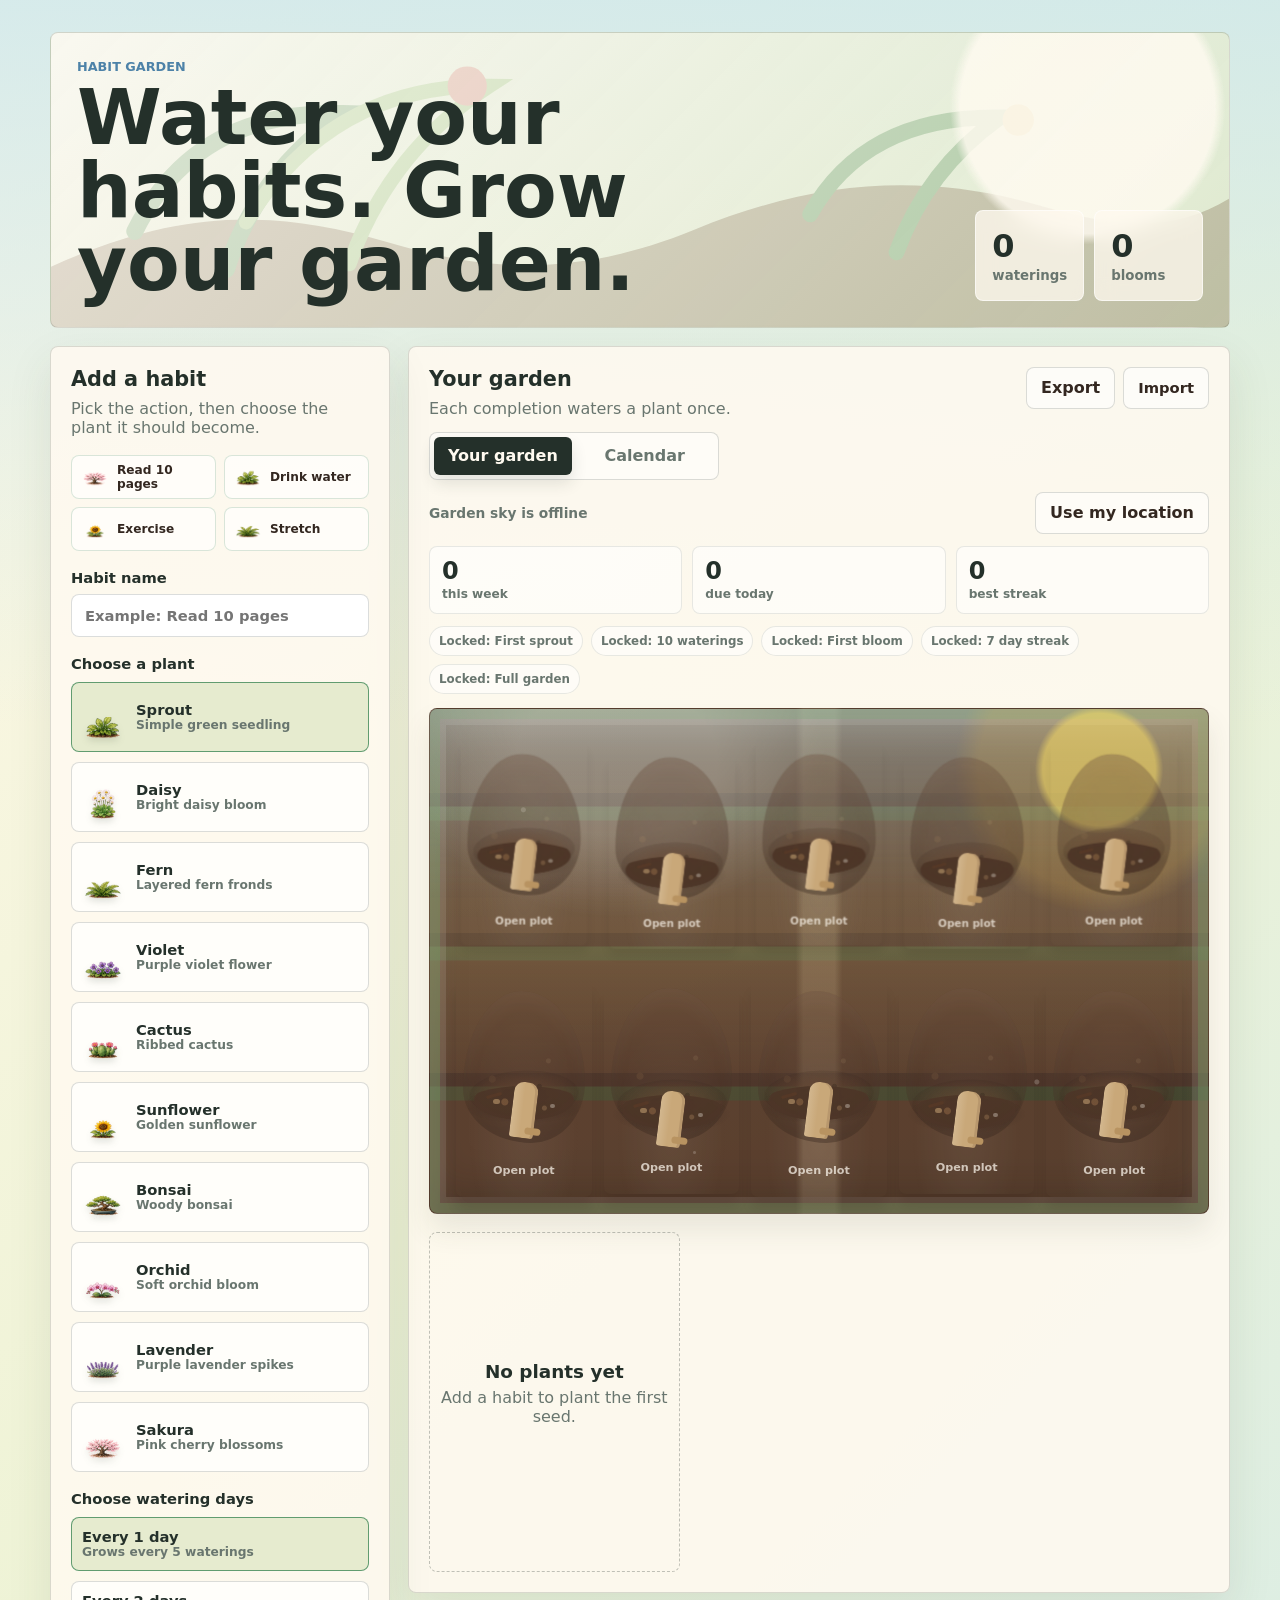
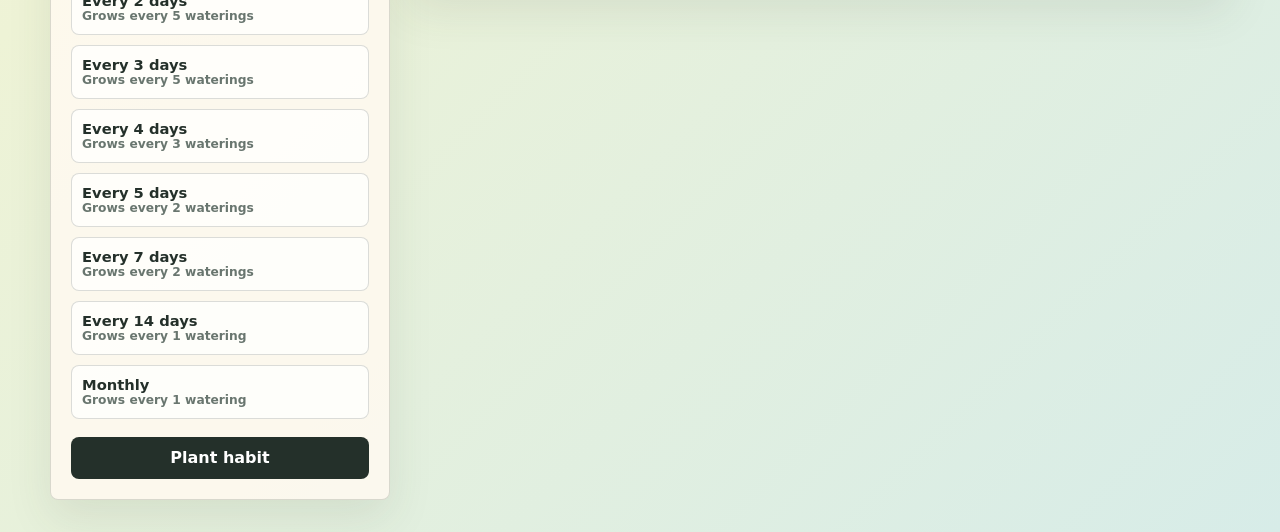
==== commit 3f26f3e0: "Release v0.2" ====
--- a/index.html
+++ b/index.html
@@ -3,8 +3,14 @@
   <head>
     <meta charset="UTF-8" />
     <meta name="viewport" content="width=device-width, initial-scale=1.0" />
+    <meta name="theme-color" content="#dfe8c7" />
+    <meta name="apple-mobile-web-app-title" content="Habit Garden" />
+    <meta name="apple-mobile-web-app-capable" content="yes" />
     <title>Habit Garden</title>
-    <link rel="stylesheet" href="styles.css?v=0.1.3" />
+    <link rel="manifest" href="manifest.webmanifest" />
+    <link rel="icon" href="assets/app-icon.svg" type="image/svg+xml" />
+    <link rel="apple-touch-icon" href="assets/app-icon.svg" />
+    <link rel="stylesheet" href="styles.css?v=0.2" />
   </head>
   <body>
     <main class="app-shell">
@@ -31,6 +37,7 @@
             <h2>Add a habit</h2>
             <p>Pick the action, then choose the plant it should become.</p>
           </div>
+          <div class="starter-suggestions" id="starterSuggestions" aria-label="Starter habit suggestions"></div>
 
           <label>
             Habit name
@@ -64,6 +71,13 @@
               <h2>Your garden</h2>
               <p id="gardenSubtitle">Each completion waters a plant once.</p>
             </div>
+            <div class="panel-actions">
+              <button class="ghost-action" id="exportGarden" type="button">Export</button>
+              <label class="ghost-action import-action">
+                Import
+                <input id="importGarden" type="file" accept="application/json,.json" />
+              </label>
+            </div>
           </div>
 
           <div class="garden-tabs" role="tablist" aria-label="Garden views">
@@ -80,6 +94,8 @@
               <span id="weatherStatus" aria-live="polite">Garden sky is syncing...</span>
               <button class="ghost-action" id="useLocation" type="button">Use my location</button>
             </div>
+            <div class="garden-insights" id="gardenInsights" aria-label="Garden insights"></div>
+            <div class="reward-strip" id="rewardStrip" aria-label="Garden rewards"></div>
             <div class="garden-bed" id="gardenBed" aria-label="Garden bed with 10 plant plots"></div>
             <div class="garden-grid" id="gardenGrid" aria-label="Habit details"></div>
           </div>
@@ -109,6 +125,7 @@
             </div>
             <div class="calendar-grid" id="calendarGrid" aria-label="Habit calendar"></div>
             <div class="calendar-agenda" id="calendarAgenda" aria-label="Habit calendar events"></div>
+            <div class="calendar-detail" id="calendarDetail" aria-live="polite"></div>
           </div>
         </section>
       </section>
@@ -125,6 +142,7 @@
           </div>
           <div class="card-actions">
             <button class="water-button" type="button">Water</button>
+            <button class="edit-plant-button" type="button">Edit</button>
             <button class="reset-plant-button" type="button">Reset</button>
             <button class="remove-plant-button" type="button">Remove</button>
           </div>
@@ -138,6 +156,6 @@
       </article>
     </template>
 
-    <script src="app.js?v=0.1.3"></script>
+    <script src="app.js?v=0.2"></script>
   </body>
 </html>
--- a/styles.css
+++ b/styles.css
@@ -166,6 +166,34 @@
   top: 18px;
 }
 
+.starter-suggestions {
+  display: grid;
+  grid-template-columns: repeat(2, minmax(0, 1fr));
+  gap: 8px;
+}
+
+.starter-chip {
+  display: grid;
+  grid-template-columns: 28px minmax(0, 1fr);
+  gap: 8px;
+  align-items: center;
+  min-height: 42px;
+  padding: 7px 9px;
+  border: 1px solid rgba(47, 125, 76, 0.18);
+  border-radius: 8px;
+  background: rgba(255, 255, 255, 0.68);
+  color: var(--soil-dark);
+  font-size: 0.76rem;
+  font-weight: 850;
+  text-align: left;
+}
+
+.starter-chip img {
+  width: 28px;
+  height: 28px;
+  object-fit: contain;
+}
+
 .form-header p,
 .panel-heading p {
   margin-bottom: 0;
@@ -383,6 +411,7 @@
 .primary-action,
 .ghost-action,
 .water-button,
+.edit-plant-button,
 .reset-plant-button,
 .remove-plant-button {
   min-height: 42px;
@@ -426,6 +455,30 @@
   justify-content: space-between;
   gap: 16px;
   margin-bottom: 14px;
+}
+
+.panel-actions {
+  display: flex;
+  flex-wrap: wrap;
+  gap: 8px;
+  justify-content: end;
+}
+
+.import-action {
+  position: relative;
+  display: inline-grid;
+  place-items: center;
+  min-height: 42px;
+  cursor: pointer;
+  font-weight: 850;
+}
+
+.import-action input {
+  position: absolute;
+  width: 1px;
+  height: 1px;
+  opacity: 0;
+  pointer-events: none;
 }
 
 .garden-tabs {
@@ -471,6 +524,62 @@
   color: var(--muted);
   font-size: 0.86rem;
   font-weight: 800;
+}
+
+.garden-insights {
+  display: grid;
+  grid-template-columns: repeat(3, minmax(0, 1fr));
+  gap: 10px;
+  margin-bottom: 12px;
+}
+
+.garden-insights article {
+  min-height: 68px;
+  padding: 12px;
+  border: 1px solid rgba(36, 48, 42, 0.1);
+  border-radius: 8px;
+  background: rgba(255, 255, 255, 0.58);
+}
+
+.garden-insights strong,
+.garden-insights span {
+  display: block;
+}
+
+.garden-insights strong {
+  color: var(--ink);
+  font-size: 1.5rem;
+  line-height: 1;
+}
+
+.garden-insights span {
+  margin-top: 4px;
+  color: var(--muted);
+  font-size: 0.76rem;
+  font-weight: 850;
+}
+
+.reward-strip {
+  display: flex;
+  flex-wrap: wrap;
+  gap: 8px;
+  margin-bottom: 14px;
+}
+
+.reward-badge {
+  padding: 7px 9px;
+  border: 1px solid rgba(36, 48, 42, 0.1);
+  border-radius: 999px;
+  background: rgba(255, 255, 255, 0.56);
+  color: var(--muted);
+  font-size: 0.74rem;
+  font-weight: 850;
+}
+
+.reward-badge.unlocked {
+  border-color: rgba(47, 125, 76, 0.28);
+  background: rgba(223, 232, 199, 0.72);
+  color: var(--leaf);
 }
 
 .garden-bed {
@@ -794,11 +903,6 @@
   filter: saturate(0.72) brightness(0.96);
 }
 
-.happy-plant .plant,
-.recently-watered .plant {
-  animation: plant-sway 3.6s ease-in-out infinite;
-}
-
 .plot-marker {
   position: relative;
   z-index: 1;
@@ -975,7 +1079,7 @@
 }
 
 .calendar-day {
-  min-height: 132px;
+  min-height: 118px;
   padding: 9px;
   border: 1px solid rgba(36, 48, 42, 0.12);
   border-radius: 8px;
@@ -997,9 +1101,20 @@
 }
 
 .calendar-day.has-events {
+  cursor: pointer;
   background:
     linear-gradient(180deg, rgba(255, 250, 240, 0.86), rgba(223, 232, 199, 0.46)),
     rgba(255, 255, 255, 0.72);
+}
+
+.calendar-day.has-events:hover,
+.calendar-day.has-events:focus-visible,
+.calendar-day.is-selected {
+  border-color: rgba(47, 125, 76, 0.42);
+  box-shadow:
+    inset 0 0 0 2px rgba(47, 125, 76, 0.12),
+    0 8px 18px rgba(55, 68, 52, 0.08);
+  outline: none;
 }
 
 .calendar-date {
@@ -1026,10 +1141,78 @@
   gap: 6px;
 }
 
+.calendar-day-summary {
+  display: grid;
+  gap: 8px;
+  margin-top: 8px;
+}
+
+.calendar-day-icons {
+  display: flex;
+  align-items: center;
+  min-height: 34px;
+}
+
+.calendar-day-icons img,
+.calendar-day-icons span {
+  width: 32px;
+  height: 32px;
+  margin-left: -8px;
+  border: 1px solid rgba(36, 48, 42, 0.1);
+  border-radius: 999px;
+  background: rgba(255, 255, 255, 0.74);
+  box-shadow: 0 3px 8px rgba(55, 68, 52, 0.08);
+}
+
+.calendar-day-icons img:first-child,
+.calendar-day-icons span:first-child {
+  margin-left: 0;
+}
+
+.calendar-day-icons img {
+  object-fit: contain;
+  padding: 3px;
+}
+
+.calendar-day-icons span {
+  display: inline-grid;
+  place-items: center;
+  color: var(--muted);
+  font-size: 0.72rem;
+  font-weight: 900;
+}
+
+.calendar-day-counts {
+  display: flex;
+  flex-wrap: wrap;
+  gap: 5px;
+}
+
+.calendar-day-counts span {
+  display: inline-grid;
+  min-height: 22px;
+  place-items: center;
+  padding: 0 8px;
+  border-radius: 999px;
+  font-size: 0.68rem;
+  font-weight: 900;
+  line-height: 1;
+}
+
+.calendar-day-counts .started {
+  background: rgba(47, 125, 76, 0.14);
+  color: var(--leaf);
+}
+
+.calendar-day-counts .watered {
+  background: rgba(77, 130, 168, 0.16);
+  color: var(--blue);
+}
+
 .calendar-event {
   display: grid;
-  grid-template-columns: 22px minmax(0, 1fr);
-  gap: 5px;
+  grid-template-columns: minmax(0, 1fr) 22px minmax(0, 1.2fr);
+  gap: 4px;
   align-items: center;
   min-height: 34px;
   padding: 4px;
@@ -1054,7 +1237,27 @@
   object-fit: contain;
 }
 
-.calendar-event strong {
+.calendar-event-badge {
+  display: inline-grid;
+  place-items: center;
+  min-height: 20px;
+  padding: 0 5px;
+  border-radius: 999px;
+  background: rgba(47, 125, 76, 0.14);
+  color: var(--leaf);
+  font-size: 0.58rem;
+  font-weight: 900;
+  line-height: 1;
+  white-space: nowrap;
+}
+
+.calendar-event.watered .calendar-event-badge {
+  background: rgba(77, 130, 168, 0.16);
+  color: var(--blue);
+}
+
+.calendar-event strong,
+.calendar-event em {
   display: block;
   overflow: hidden;
   text-overflow: ellipsis;
@@ -1063,6 +1266,15 @@
 .calendar-event strong {
   color: var(--ink);
   font-size: 0.72rem;
+  line-height: 1.1;
+  white-space: nowrap;
+}
+
+.calendar-event em {
+  color: var(--muted);
+  font-size: 0.62rem;
+  font-style: normal;
+  font-weight: 800;
   line-height: 1.1;
   white-space: nowrap;
 }
@@ -1128,6 +1340,84 @@
   color: var(--muted);
   font-weight: 850;
   text-align: center;
+}
+
+.calendar-detail {
+  margin-top: 12px;
+  padding: 12px;
+  border: 1px solid rgba(36, 48, 42, 0.12);
+  border-radius: 8px;
+  background: rgba(255, 255, 255, 0.58);
+}
+
+.calendar-detail p {
+  margin: 0;
+  color: var(--muted);
+  font-weight: 800;
+}
+
+.calendar-detail h3 {
+  margin-bottom: 10px;
+  font-size: 1rem;
+}
+
+.calendar-detail-list {
+  display: grid;
+  grid-template-columns: repeat(auto-fit, minmax(240px, 1fr));
+  gap: 8px;
+}
+
+.calendar-detail-item {
+  display: grid;
+  grid-template-columns: 78px 42px minmax(0, 1fr);
+  gap: 10px;
+  align-items: center;
+  padding: 8px;
+  border-radius: 8px;
+  background: rgba(255, 250, 240, 0.72);
+}
+
+.calendar-detail-item.watered {
+  background: rgba(224, 242, 246, 0.72);
+}
+
+.calendar-detail-item img {
+  width: 42px;
+  height: 42px;
+  object-fit: contain;
+}
+
+.calendar-detail-badge {
+  display: inline-grid;
+  place-items: center;
+  min-height: 30px;
+  padding: 0 10px;
+  border-radius: 999px;
+  background: rgba(47, 125, 76, 0.14);
+  color: var(--leaf);
+  font-size: 0.74rem;
+  font-weight: 900;
+  white-space: nowrap;
+}
+
+.calendar-detail-item.watered .calendar-detail-badge {
+  background: rgba(77, 130, 168, 0.16);
+  color: var(--blue);
+}
+
+.calendar-detail-item strong,
+.calendar-detail-item em {
+  display: block;
+}
+
+.calendar-detail-item strong {
+  color: var(--ink);
+}
+
+.calendar-detail-item em {
+  color: var(--muted);
+  font-style: normal;
+  font-weight: 800;
 }
 
 .empty-garden {
@@ -1202,19 +1492,44 @@
 }
 
 .sprite-plant {
-  display: grid;
-  place-items: end center;
+  display: block;
+  position: relative;
   width: 156px;
   height: 138px;
 }
 
-.sprite-plant img {
+.sprite-plant .plant-layer {
+  position: absolute;
+  bottom: 0;
+  left: 50%;
   display: block;
   width: 100%;
   height: 100%;
   object-fit: contain;
   object-position: center bottom;
+  transform: translateX(-50%);
+  transform-origin: 50% 88%;
   filter: drop-shadow(0 9px 7px rgba(25, 17, 13, 0.18));
+  pointer-events: none;
+}
+
+.sprite-plant .plant-base {
+  clip-path: inset(66% 0 0 0);
+  z-index: 1;
+}
+
+.sprite-plant .plant-canopy {
+  clip-path: inset(0 0 22% 0);
+  z-index: 2;
+}
+
+.plant-bonsai .plant-base {
+  clip-path: inset(54% 0 0 0);
+}
+
+.plant-bonsai .plant-canopy {
+  clip-path: inset(0 0 38% 0);
+  transform-origin: 50% 74%;
 }
 
 .garden-plant.sprite-plant {
@@ -1241,28 +1556,35 @@
   transform: translate(var(--plant-x), calc(var(--plant-y) - 42px)) scale(1.02);
 }
 
-.garden-plot .sprite-plant img {
+.garden-plot .sprite-plant .plant-canopy {
   width: 100%;
-}
-
-.stage-1 .sprite-plant img {
+  animation: upper-breeze 4.8s ease-in-out infinite;
+  animation-delay: calc(var(--plot-delay) * -1);
+}
+
+body[data-weather="rainy"] .garden-plot .sprite-plant .plant-canopy,
+body[data-weather="stormy"] .garden-plot .sprite-plant .plant-canopy {
+  animation-duration: 2.8s;
+}
+
+.garden-plot .plant-bonsai .plant-canopy {
+  animation-name: bonsai-breeze;
+}
+
+.stage-1 .sprite-plant .plant-layer {
   width: 74%;
 }
 
-.stage-2 .sprite-plant img {
+.stage-2 .sprite-plant .plant-layer {
   width: 82%;
 }
 
-.stage-3 .sprite-plant img {
+.stage-3 .sprite-plant .plant-layer {
   width: 91%;
 }
 
-.stage-4 .sprite-plant img,
-.stage-5 .sprite-plant img {
-  width: 100%;
-}
-
-.garden-plot .sprite-plant img {
+.stage-4 .sprite-plant .plant-layer,
+.stage-5 .sprite-plant .plant-layer {
   width: 100%;
 }
 
@@ -1717,6 +2039,7 @@
   color: white;
 }
 
+.edit-plant-button,
 .reset-plant-button,
 .remove-plant-button {
   min-width: 86px;
@@ -1728,6 +2051,12 @@
   white-space: nowrap;
 }
 
+.edit-plant-button {
+  border-color: rgba(77, 130, 168, 0.22);
+  background: rgba(232, 245, 248, 0.78);
+  color: var(--blue);
+}
+
 .remove-plant-button {
   border-color: rgba(121, 54, 40, 0.24);
   background: rgba(255, 244, 238, 0.78);
@@ -1774,13 +2103,29 @@
   }
 }
 
-@keyframes plant-sway {
+@keyframes upper-breeze {
   0%,
   100% {
-    filter: brightness(1);
-  }
-  50% {
-    filter: brightness(1.06);
+    transform: translateX(-50%) rotate(-0.45deg) skewX(-0.35deg);
+  }
+  45% {
+    transform: translateX(-50%) rotate(0.7deg) skewX(0.45deg) translateY(-1px);
+  }
+  70% {
+    transform: translateX(-50%) rotate(-0.2deg) skewX(-0.18deg);
+  }
+}
+
+@keyframes bonsai-breeze {
+  0%,
+  100% {
+    transform: translateX(-50%) rotate(-0.14deg) skewX(-0.12deg);
+  }
+  45% {
+    transform: translateX(-50%) rotate(0.22deg) skewX(0.16deg) translateY(-0.5px);
+  }
+  70% {
+    transform: translateX(-50%) rotate(-0.08deg) skewX(-0.08deg);
   }
 }
 
@@ -1900,6 +2245,20 @@
     position: static;
   }
 
+  .starter-suggestions,
+  .garden-insights {
+    grid-template-columns: 1fr;
+  }
+
+  .panel-actions {
+    justify-content: stretch;
+  }
+
+  .panel-actions .ghost-action,
+  .import-action {
+    width: 100%;
+  }
+
   .stats {
     width: 100%;
     min-width: 0;
@@ -1950,7 +2309,7 @@
   }
 
   .calendar-event {
-    grid-template-columns: 34px minmax(0, 1fr);
+    grid-template-columns: 78px 34px minmax(0, 1fr);
     gap: 8px;
     min-height: 48px;
     padding: 7px;
@@ -1963,6 +2322,16 @@
 
   .calendar-event strong {
     font-size: 0.9rem;
+  }
+
+  .calendar-event em {
+    font-size: 0.74rem;
+  }
+
+  .calendar-event-badge {
+    min-height: 28px;
+    padding: 0 8px;
+    font-size: 0.72rem;
   }
 
   .garden-plot {
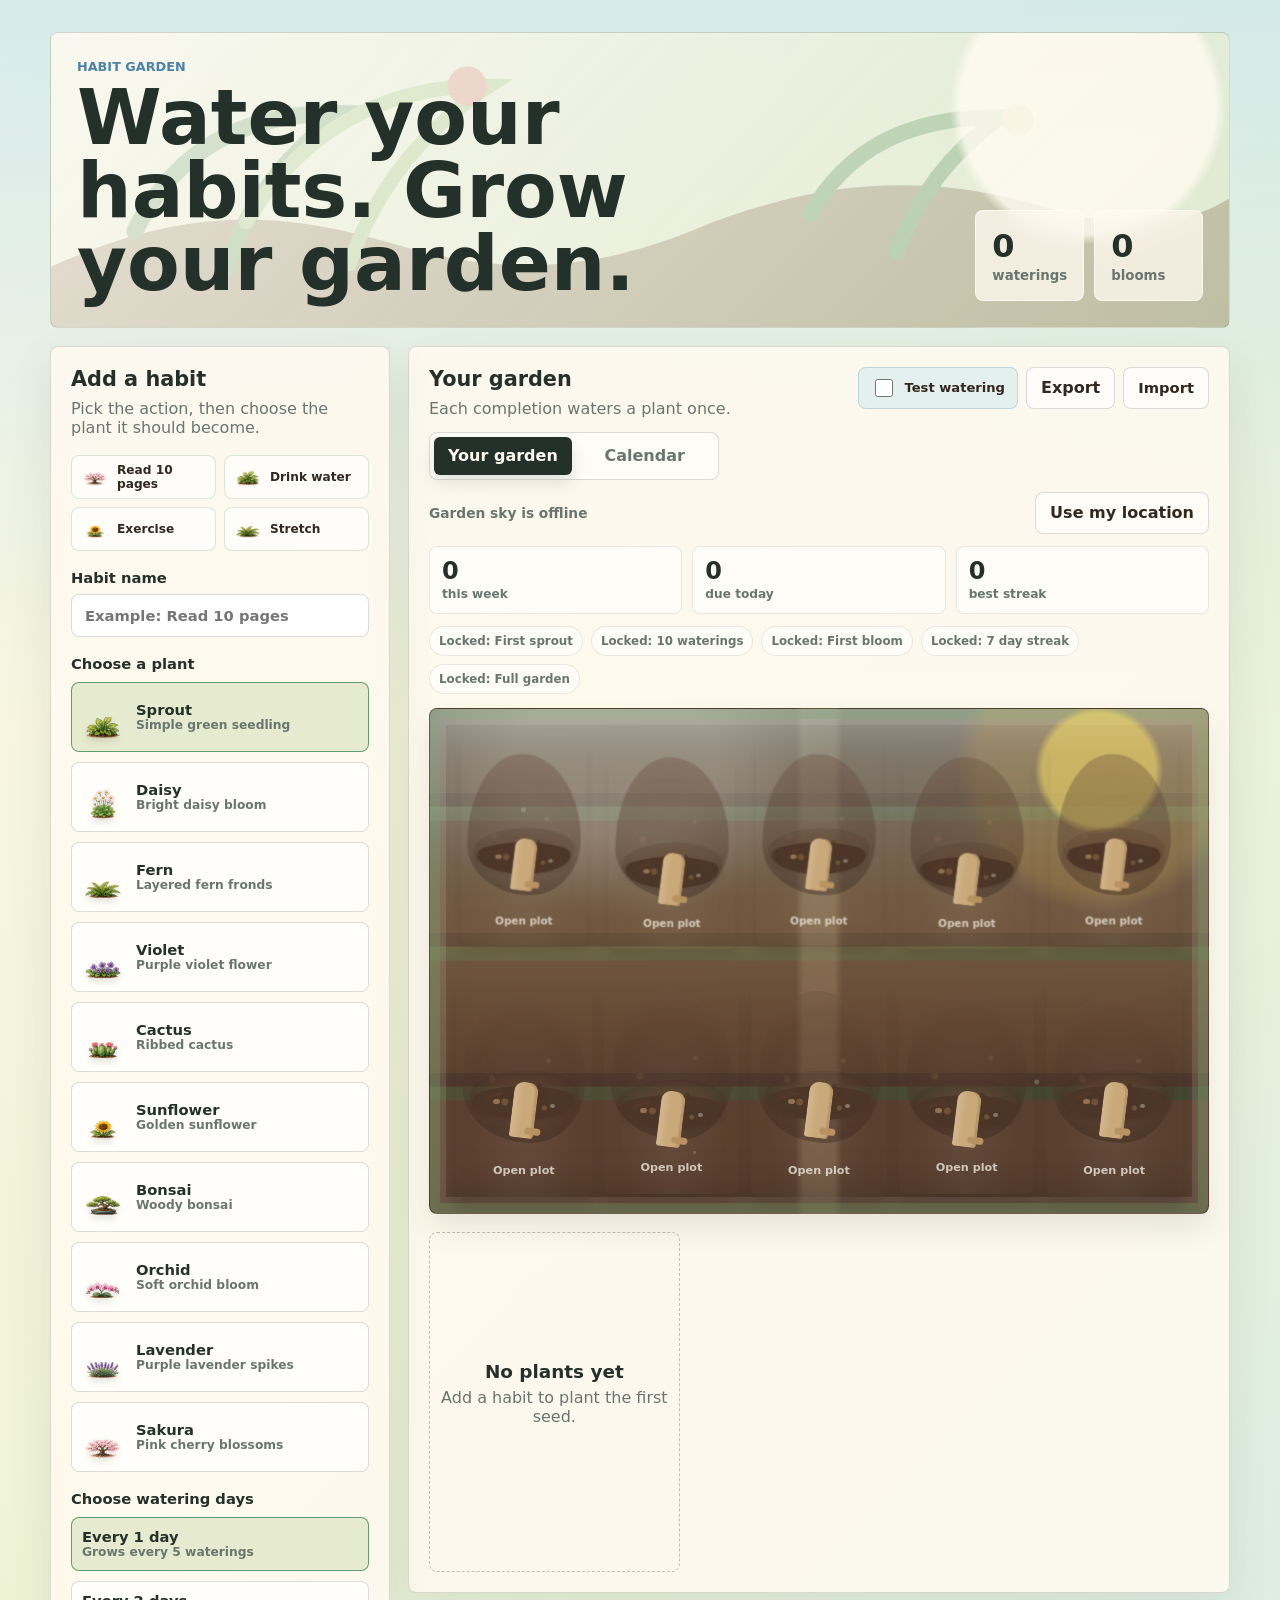
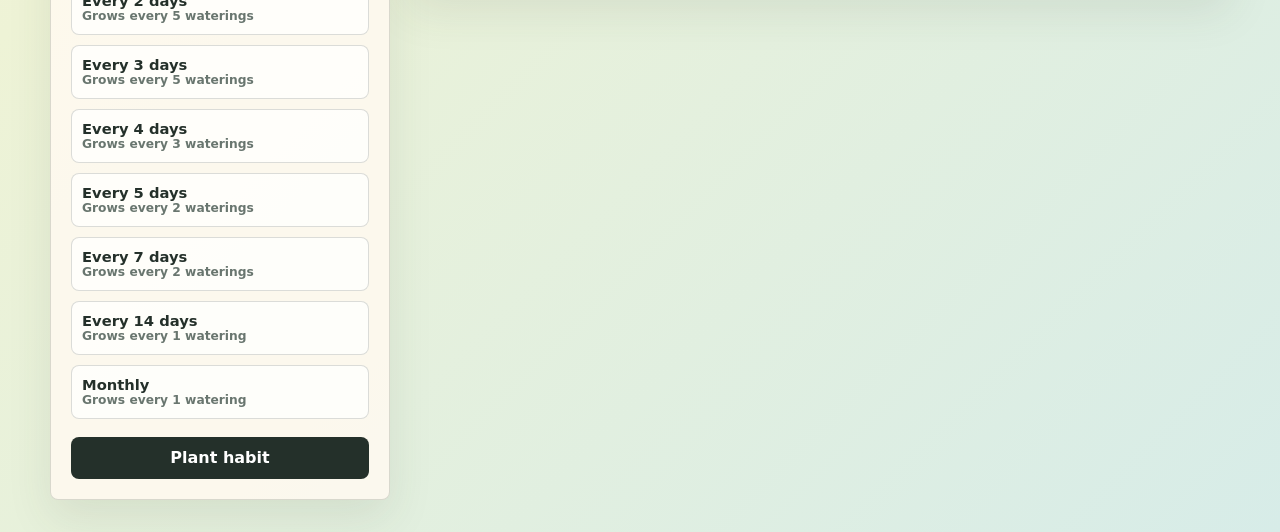
==== commit f7111a61: "Update public habit garden build" ====
--- a/index.html
+++ b/index.html
@@ -10,7 +10,7 @@
     <link rel="manifest" href="manifest.webmanifest" />
     <link rel="icon" href="assets/app-icon.svg" type="image/svg+xml" />
     <link rel="apple-touch-icon" href="assets/app-icon.svg" />
-    <link rel="stylesheet" href="styles.css?v=0.2" />
+    <link rel="stylesheet" href="styles.css?v=0.2-layered-4" />
   </head>
   <body>
     <main class="app-shell">
@@ -72,6 +72,10 @@
               <p id="gardenSubtitle">Each completion waters a plant once.</p>
             </div>
             <div class="panel-actions">
+              <label class="test-mode-toggle">
+                <input id="testWateringMode" type="checkbox" />
+                <span>Test watering</span>
+              </label>
               <button class="ghost-action" id="exportGarden" type="button">Export</button>
               <label class="ghost-action import-action">
                 Import
@@ -156,6 +160,6 @@
       </article>
     </template>
 
-    <script src="app.js?v=0.2"></script>
+    <script src="app.js?v=0.2-layered-4"></script>
   </body>
 </html>
--- a/styles.css
+++ b/styles.css
@@ -462,6 +462,27 @@
   flex-wrap: wrap;
   gap: 8px;
   justify-content: end;
+}
+
+.test-mode-toggle {
+  display: inline-flex;
+  align-items: center;
+  min-height: 42px;
+  gap: 8px;
+  padding: 0 12px;
+  border: 1px solid rgba(77, 130, 168, 0.24);
+  border-radius: 8px;
+  background: rgba(203, 231, 236, 0.5);
+  color: var(--soil-dark);
+  cursor: pointer;
+  font-size: 0.82rem;
+  font-weight: 850;
+}
+
+.test-mode-toggle input {
+  width: 18px;
+  height: 18px;
+  accent-color: var(--blue);
 }
 
 .import-action {
@@ -1494,23 +1515,25 @@
 .sprite-plant {
   display: block;
   position: relative;
-  width: 156px;
-  height: 138px;
+  width: 168px;
+  height: 126px;
 }
 
 .sprite-plant .plant-layer {
   position: absolute;
-  bottom: 0;
-  left: 50%;
+  inset: 0;
   display: block;
   width: 100%;
   height: 100%;
   object-fit: contain;
   object-position: center bottom;
-  transform: translateX(-50%);
-  transform-origin: 50% 88%;
+  transform-origin: var(--plant-origin, 50% 88%);
   filter: drop-shadow(0 9px 7px rgba(25, 17, 13, 0.18));
   pointer-events: none;
+}
+
+.layered-plant .plant-layer {
+  z-index: calc(1 + var(--layer-index));
 }
 
 .sprite-plant .plant-base {
@@ -1533,42 +1556,76 @@
 }
 
 .garden-plant.sprite-plant {
+  width: 186px;
+  height: 140px;
+  transform: translate(var(--plant-x), calc(var(--plant-y) - 40px)) scale(1.04);
+}
+
+.garden-plot.stage-1 .garden-plant.sprite-plant {
+  width: 154px;
+  height: 124px;
+  transform: translate(var(--plant-x), calc(var(--plant-y) - 28px)) scale(1.04);
+}
+
+.garden-plot.stage-2 .garden-plant.sprite-plant {
+  width: 166px;
+  height: 130px;
+  transform: translate(var(--plant-x), calc(var(--plant-y) - 32px)) scale(1.04);
+}
+
+.garden-plot.stage-3 .garden-plant.sprite-plant {
   width: 176px;
-  height: 158px;
-  transform: translate(var(--plant-x), calc(var(--plant-y) - 46px)) scale(1.02);
-}
-
-.garden-plot.stage-1 .garden-plant.sprite-plant {
-  width: 150px;
-  height: 146px;
-  transform: translate(var(--plant-x), calc(var(--plant-y) - 34px)) scale(1.02);
-}
-
-.garden-plot.stage-2 .garden-plant.sprite-plant {
-  width: 162px;
-  height: 152px;
-  transform: translate(var(--plant-x), calc(var(--plant-y) - 38px)) scale(1.02);
-}
-
-.garden-plot.stage-3 .garden-plant.sprite-plant {
-  width: 172px;
-  height: 158px;
-  transform: translate(var(--plant-x), calc(var(--plant-y) - 42px)) scale(1.02);
-}
-
-.garden-plot .sprite-plant .plant-canopy {
-  width: 100%;
+  height: 136px;
+  transform: translate(var(--plant-x), calc(var(--plant-y) - 36px)) scale(1.04);
+}
+
+.garden-plot .layered-plant .plant-layer-moving,
+.plant-scene .layered-plant .plant-layer-moving {
   animation: upper-breeze 4.8s ease-in-out infinite;
-  animation-delay: calc(var(--plot-delay) * -1);
-}
-
-body[data-weather="rainy"] .garden-plot .sprite-plant .plant-canopy,
-body[data-weather="stormy"] .garden-plot .sprite-plant .plant-canopy {
+  animation-delay: calc(var(--plot-delay, 0ms) * -1);
+}
+
+body[data-weather="rainy"] .garden-plot .layered-plant .plant-layer-moving,
+body[data-weather="stormy"] .garden-plot .layered-plant .plant-layer-moving {
   animation-duration: 2.8s;
 }
 
-.garden-plot .plant-bonsai .plant-canopy {
+.layered-plant .plant-layer-flower,
+.layered-plant .plant-layer-blossom {
+  animation-name: flower-breeze;
+  animation-duration: 4.2s;
+  transform-origin: 50% 76%;
+}
+
+.layered-plant .plant-layer-spike,
+.layered-plant .plant-layer-frond {
+  animation-name: frond-breeze;
+  transform-origin: 50% 92%;
+}
+
+.layered-plant .plant-layer-canopy {
   animation-name: bonsai-breeze;
+  transform-origin: 50% 72%;
+}
+
+.layered-plant .plant-layer-a {
+  animation-delay: -260ms;
+}
+
+.layered-plant .plant-layer-b {
+  animation-delay: -620ms;
+}
+
+.layered-plant .plant-layer-c {
+  animation-delay: -980ms;
+}
+
+.layered-plant .plant-layer-d {
+  animation-delay: -1340ms;
+}
+
+.layered-plant .plant-layer-e {
+  animation-delay: -1700ms;
 }
 
 .stage-1 .sprite-plant .plant-layer {
@@ -1586,6 +1643,15 @@
 .stage-4 .sprite-plant .plant-layer,
 .stage-5 .sprite-plant .plant-layer {
   width: 100%;
+}
+
+.stage-1 .layered-plant .plant-layer,
+.stage-2 .layered-plant .plant-layer,
+.stage-3 .layered-plant .plant-layer,
+.stage-4 .layered-plant .plant-layer,
+.stage-5 .layered-plant .plant-layer {
+  width: 100%;
+  height: 100%;
 }
 
 .seed-shell {
@@ -2106,26 +2172,52 @@
 @keyframes upper-breeze {
   0%,
   100% {
-    transform: translateX(-50%) rotate(-0.45deg) skewX(-0.35deg);
+    transform: rotate(-0.45deg) skewX(-0.35deg);
   }
   45% {
-    transform: translateX(-50%) rotate(0.7deg) skewX(0.45deg) translateY(-1px);
+    transform: rotate(0.7deg) skewX(0.45deg) translateY(-1px);
   }
   70% {
-    transform: translateX(-50%) rotate(-0.2deg) skewX(-0.18deg);
+    transform: rotate(-0.2deg) skewX(-0.18deg);
+  }
+}
+
+@keyframes flower-breeze {
+  0%,
+  100% {
+    transform: rotate(-0.7deg) translateX(-0.5px);
+  }
+  48% {
+    transform: rotate(1.05deg) translateX(0.7px) translateY(-0.6px);
+  }
+  74% {
+    transform: rotate(-0.25deg);
+  }
+}
+
+@keyframes frond-breeze {
+  0%,
+  100% {
+    transform: rotate(-0.75deg) skewX(-0.35deg);
+  }
+  45% {
+    transform: rotate(0.95deg) skewX(0.5deg) translateY(-0.7px);
+  }
+  72% {
+    transform: rotate(-0.3deg) skewX(-0.18deg);
   }
 }
 
 @keyframes bonsai-breeze {
   0%,
   100% {
-    transform: translateX(-50%) rotate(-0.14deg) skewX(-0.12deg);
+    transform: rotate(-0.14deg) skewX(-0.12deg);
   }
   45% {
-    transform: translateX(-50%) rotate(0.22deg) skewX(0.16deg) translateY(-0.5px);
+    transform: rotate(0.22deg) skewX(0.16deg) translateY(-0.5px);
   }
   70% {
-    transform: translateX(-50%) rotate(-0.08deg) skewX(-0.08deg);
+    transform: rotate(-0.08deg) skewX(-0.08deg);
   }
 }
 
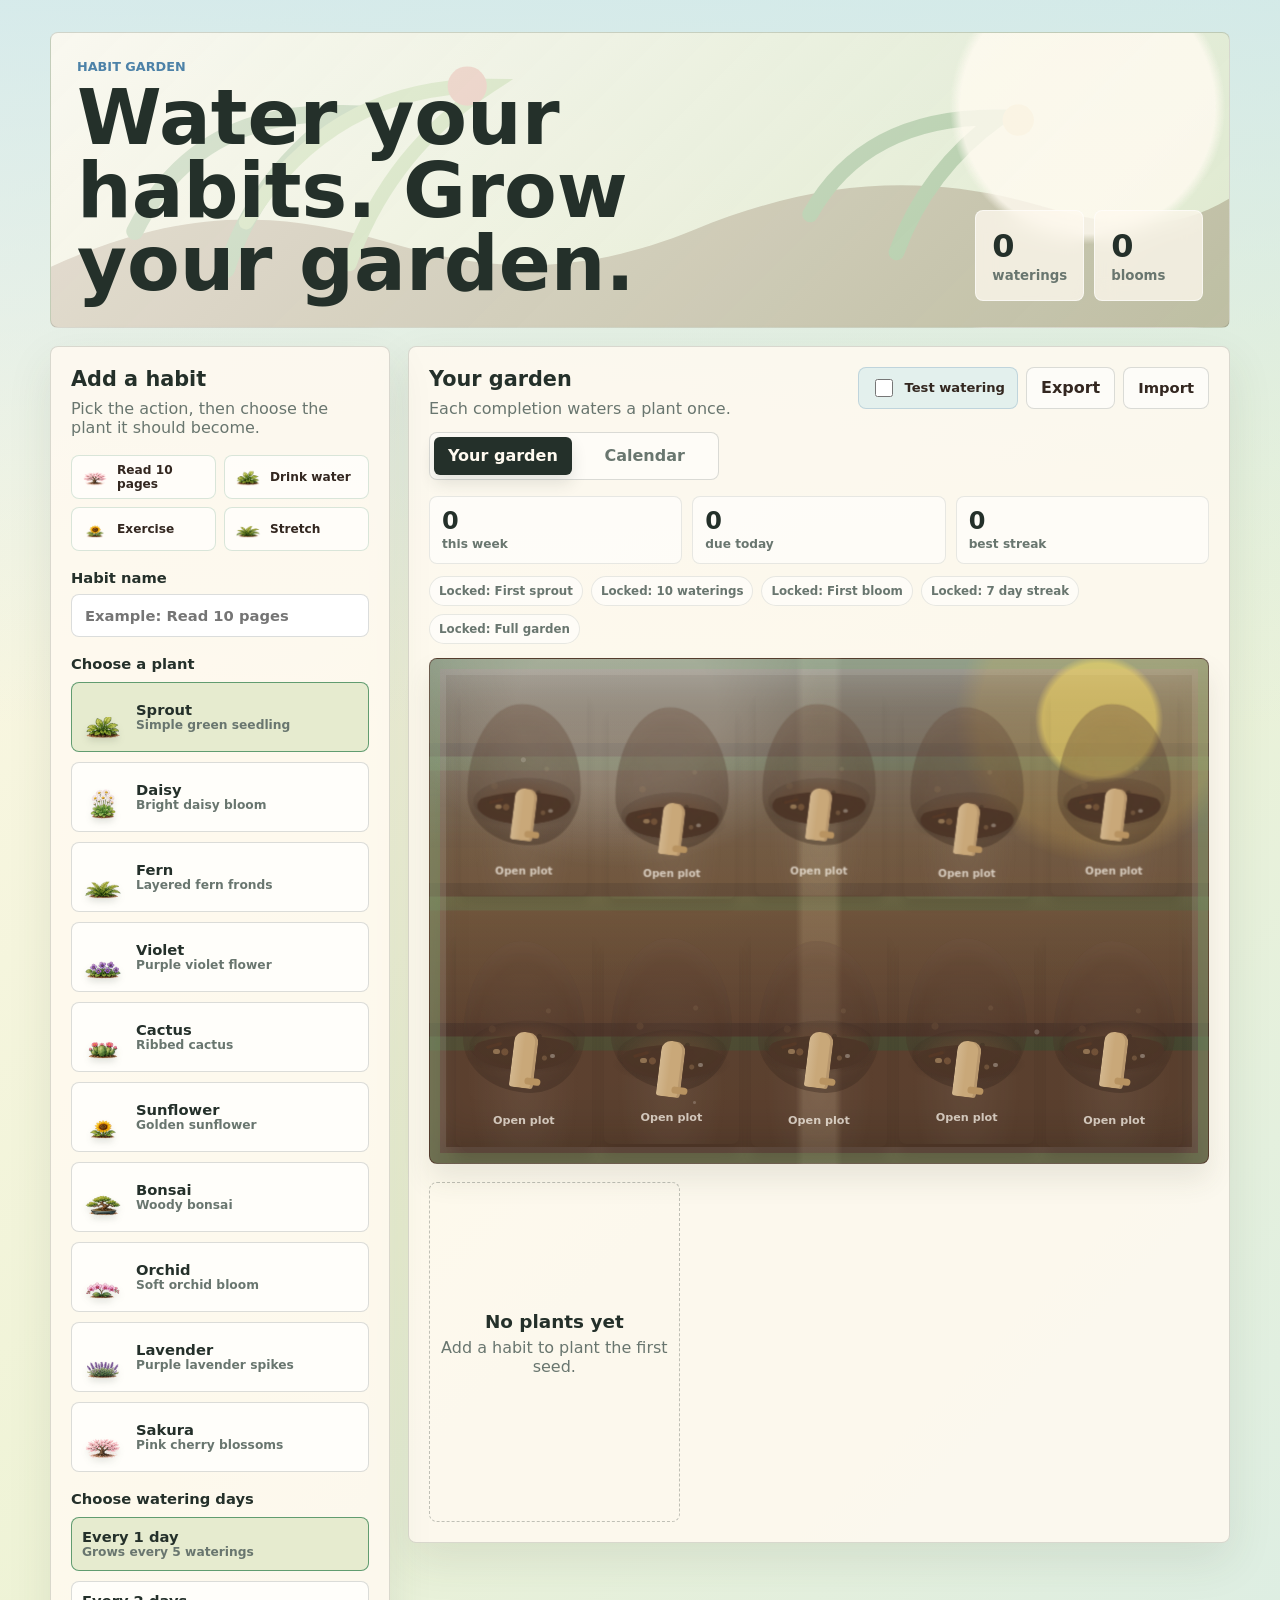
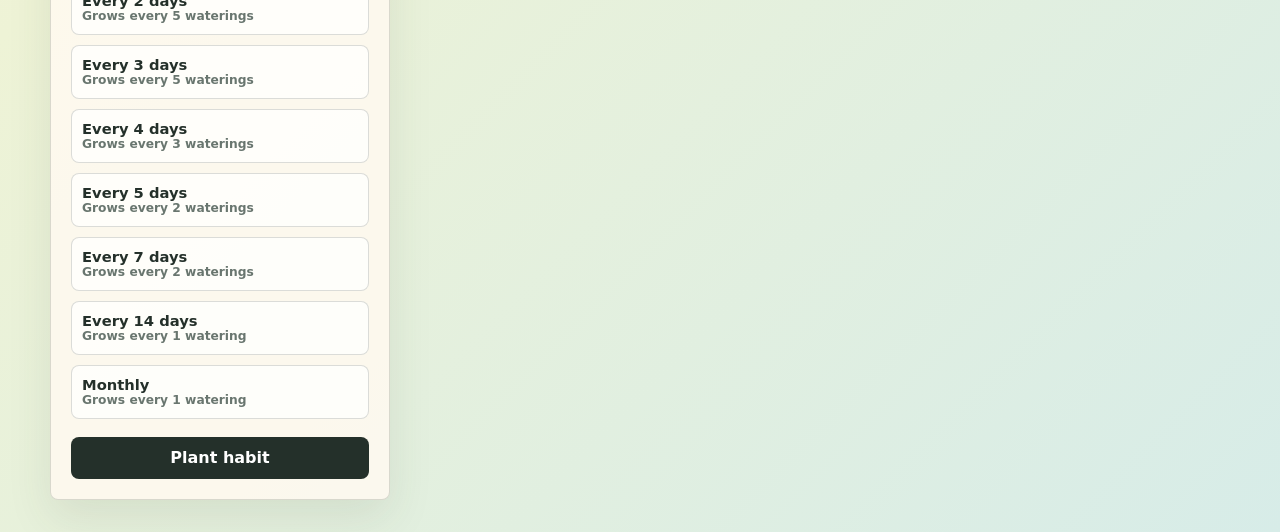
==== commit 35764d8a: "Make weather automatic" ====
--- a/index.html
+++ b/index.html
@@ -10,7 +10,7 @@
     <link rel="manifest" href="manifest.webmanifest" />
     <link rel="icon" href="assets/app-icon.svg" type="image/svg+xml" />
     <link rel="apple-touch-icon" href="assets/app-icon.svg" />
-    <link rel="stylesheet" href="styles.css?v=0.2-layered-4" />
+    <link rel="stylesheet" href="styles.css?v=0.2.2-auto-weather" />
   </head>
   <body>
     <main class="app-shell">
@@ -72,7 +72,7 @@
               <p id="gardenSubtitle">Each completion waters a plant once.</p>
             </div>
             <div class="panel-actions">
-              <label class="test-mode-toggle">
+              <label class="test-mode-toggle" hidden>
                 <input id="testWateringMode" type="checkbox" />
                 <span>Test watering</span>
               </label>
@@ -94,10 +94,6 @@
           </div>
 
           <div class="tab-view is-active" id="gardenView" role="tabpanel" aria-labelledby="gardenTab">
-            <div class="weather-actions">
-              <span id="weatherStatus" aria-live="polite">Garden sky is syncing...</span>
-              <button class="ghost-action" id="useLocation" type="button">Use my location</button>
-            </div>
             <div class="garden-insights" id="gardenInsights" aria-label="Garden insights"></div>
             <div class="reward-strip" id="rewardStrip" aria-label="Garden rewards"></div>
             <div class="garden-bed" id="gardenBed" aria-label="Garden bed with 10 plant plots"></div>
@@ -160,6 +156,6 @@
       </article>
     </template>
 
-    <script src="app.js?v=0.2-layered-4"></script>
+    <script src="app.js?v=0.2.2-auto-weather"></script>
   </body>
 </html>
--- a/styles.css
+++ b/styles.css
@@ -479,6 +479,10 @@
   font-weight: 850;
 }
 
+.test-mode-toggle[hidden] {
+  display: none !important;
+}
+
 .test-mode-toggle input {
   width: 18px;
   height: 18px;
@@ -531,20 +535,6 @@
 
 .tab-view[hidden] {
   display: none;
-}
-
-.weather-actions {
-  display: flex;
-  align-items: center;
-  justify-content: space-between;
-  gap: 12px;
-  margin: -4px 0 12px;
-}
-
-.weather-actions span {
-  color: var(--muted);
-  font-size: 0.86rem;
-  font-weight: 800;
 }
 
 .garden-insights {
@@ -717,17 +707,15 @@
 
 body[data-weather="rainy"] .garden-bed::after,
 body[data-weather="stormy"] .garden-bed::after {
-  opacity: 0.72;
-  background:
-    repeating-linear-gradient(
-      108deg,
-      transparent 0 10px,
-      rgba(220, 246, 255, 0.76) 11px 13px,
-      rgba(136, 176, 188, 0.28) 14px 15px,
-      transparent 16px 26px
-    );
-  background-size: 104px 104px;
-  animation: rain-fall 480ms linear infinite;
+  opacity: 0.78;
+  background:
+    radial-gradient(ellipse 3px 9px at 18px 14px, rgba(221, 248, 255, 0.78) 0 45%, rgba(124, 173, 189, 0.22) 62%, transparent 74%),
+    radial-gradient(ellipse 2px 6px at 52px 34px, rgba(231, 252, 255, 0.68) 0 48%, rgba(121, 166, 182, 0.2) 64%, transparent 76%),
+    radial-gradient(ellipse 2px 7px at 76px 6px, rgba(197, 231, 241, 0.58) 0 48%, rgba(103, 150, 169, 0.18) 64%, transparent 76%);
+  background-position: 0 0, 30px 18px, 58px 8px;
+  background-size: 92px 118px, 118px 142px, 74px 104px;
+  filter: drop-shadow(0 2px 1px rgba(23, 52, 60, 0.18));
+  animation: rain-fall 1.25s linear infinite;
 }
 
 body[data-weather="snowy"] .garden-bed::before {
@@ -754,18 +742,16 @@
 }
 
 body[data-weather="stormy"] .garden-bed::after {
-  opacity: 0.78;
+  opacity: 0.86;
   background:
     linear-gradient(118deg, transparent 0 53%, rgba(255, 250, 190, 0.72) 53.3% 54.2%, transparent 54.5%),
-    repeating-linear-gradient(
-      108deg,
-      transparent 0 10px,
-      rgba(220, 246, 255, 0.74) 11px 13px,
-      rgba(136, 176, 188, 0.34) 14px 15px,
-      transparent 16px 26px
-    );
-  background-size: 100% 100%, 98px 98px;
-  animation: lightning-strike 5.5s steps(1, end) infinite, rain-fall 420ms linear infinite;
+    radial-gradient(ellipse 4px 12px at 16px 16px, rgba(229, 252, 255, 0.84) 0 46%, rgba(115, 168, 186, 0.28) 64%, transparent 76%),
+    radial-gradient(ellipse 3px 9px at 50px 36px, rgba(219, 245, 253, 0.78) 0 48%, rgba(96, 143, 164, 0.26) 65%, transparent 77%),
+    radial-gradient(ellipse 3px 10px at 74px 8px, rgba(184, 220, 234, 0.7) 0 48%, rgba(82, 126, 148, 0.28) 65%, transparent 77%);
+  background-position: 0 0, 0 0, 28px 18px, 54px 8px;
+  background-size: 100% 100%, 84px 108px, 106px 132px, 68px 96px;
+  filter: drop-shadow(0 3px 2px rgba(11, 26, 36, 0.3));
+  animation: lightning-strike 5.5s steps(1, end) infinite, storm-rain-fall 900ms linear infinite;
 }
 
 .garden-plot {
@@ -2253,10 +2239,19 @@
 
 @keyframes rain-fall {
   from {
-    background-position: 0 -80px;
+    background-position: 0 -118px, 30px -142px, 58px -104px;
   }
   to {
-    background-position: 0 80px;
+    background-position: 0 118px, 30px 142px, 58px 104px;
+  }
+}
+
+@keyframes storm-rain-fall {
+  from {
+    background-position: 0 0, 0 -108px, 28px -132px, 54px -96px;
+  }
+  to {
+    background-position: 0 0, 0 108px, 28px 132px, 54px 96px;
   }
 }
 
@@ -2313,8 +2308,7 @@
 
   .topbar,
   .workspace,
-  .panel-heading,
-  .weather-actions {
+  .panel-heading {
     display: grid;
   }
 
